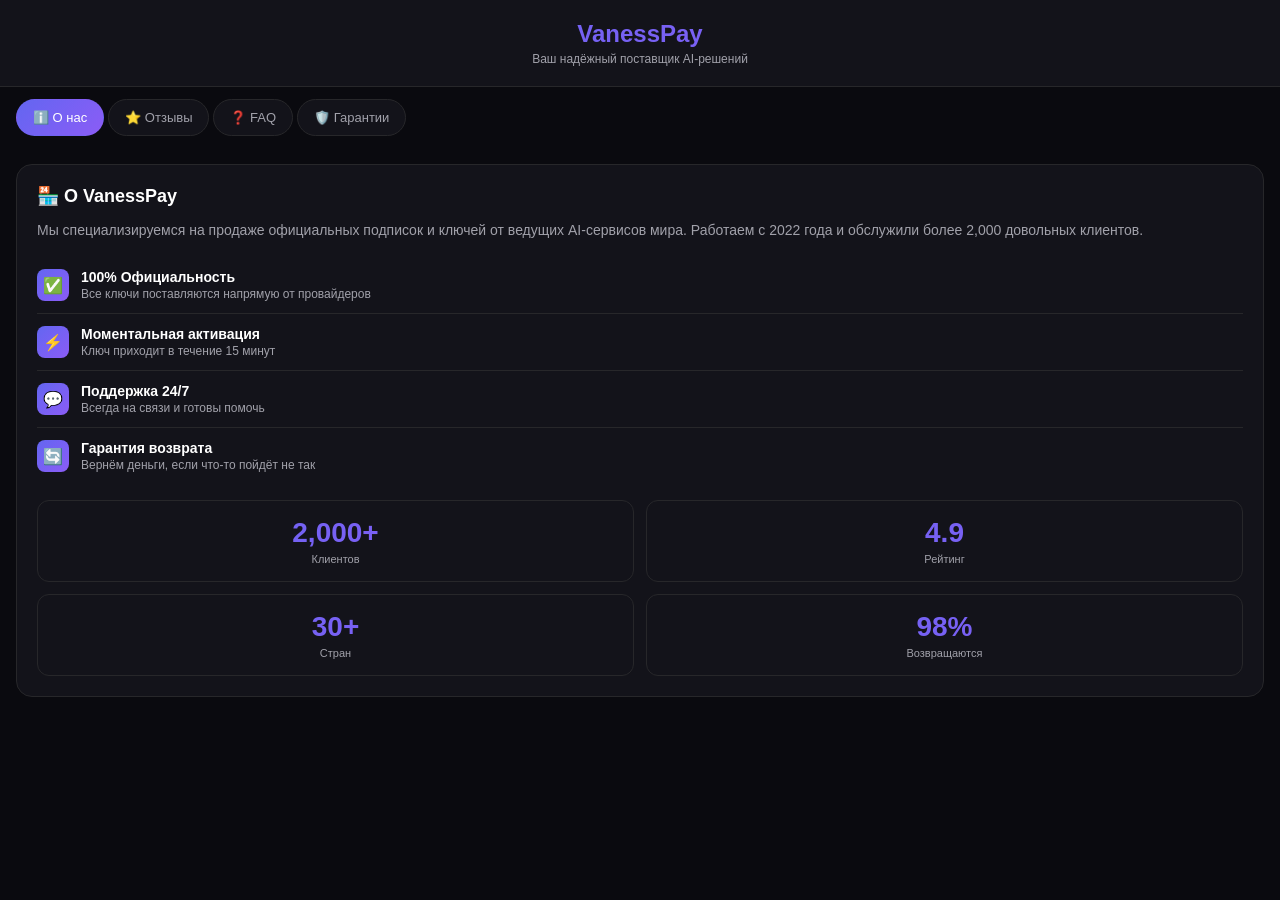
==== index.html @ c5038b1d "Move index.html to root for GitHub Pages" ====
<!doctype html>
<html lang="ru">
  <head>
    <meta charset="UTF-8" />
    <meta
      name="viewport"
      content="width=device-width, initial-scale=1.0, maximum-scale=1.0, user-scalable=no"
    />
    <title>VanessPay — AI решения</title>
    <script src="https://telegram.org/js/telegram-web-app.js"></script>
    <style>
      * {
        margin: 0;
        padding: 0;
        box-sizing: border-box;
      }

      :root {
        --bg-color: #0a0a0f;
        --card-bg: #13131a;
        --accent: #6366f1;
        --accent-hover: #818cf8;
        --text-primary: #ffffff;
        --text-secondary: #a1a1aa;
        --border: #27272a;
        --success: #22c55e;
        --gradient: linear-gradient(135deg, #6366f1 0%, #8b5cf6 100%);
      }

      body {
        font-family:
          -apple-system, BlinkMacSystemFont, "Segoe UI", Roboto, sans-serif;
        background: var(--bg-color);
        color: var(--text-primary);
        min-height: 100vh;
        padding-bottom: 80px;
      }

      /* Header */
      .header {
        background: var(--card-bg);
        padding: 20px;
        text-align: center;
        border-bottom: 1px solid var(--border);
        position: sticky;
        top: 0;
        z-index: 100;
      }

      .header-logo {
        font-size: 24px;
        font-weight: 700;
        background: var(--gradient);
        -webkit-background-clip: text;
        -webkit-text-fill-color: transparent;
        background-clip: text;
      }

      .header-subtitle {
        color: var(--text-secondary);
        font-size: 12px;
        margin-top: 4px;
      }

      /* Tabs */
      .tabs {
        display: flex;
        gap: 4px;
        padding: 12px 16px;
        overflow-x: auto;
        -webkit-overflow-scrolling: touch;
        scrollbar-width: none;
        background: var(--bg-color);
        position: sticky;
        top: 80px;
      }

      .tabs::-webkit-scrollbar {
        display: none;
      }

      .tab {
        padding: 10px 16px;
        border-radius: 20px;
        font-size: 13px;
        font-weight: 500;
        white-space: nowrap;
        cursor: pointer;
        transition: all 0.3s ease;
        background: var(--card-bg);
        color: var(--text-secondary);
        border: 1px solid var(--border);
        min-width: fit-content;
      }

      .tab.active {
        background: var(--gradient);
        color: white;
        border-color: transparent;
      }

      /* Content */
      .content {
        padding: 16px;
      }

      .tab-content {
        display: none;
        animation: fadeIn 0.3s ease;
      }

      .tab-content.active {
        display: block;
      }

      @keyframes fadeIn {
        from {
          opacity: 0;
          transform: translateY(10px);
        }
        to {
          opacity: 1;
          transform: translateY(0);
        }
      }

      /* Cards */
      .card {
        background: var(--card-bg);
        border-radius: 16px;
        padding: 20px;
        margin-bottom: 16px;
        border: 1px solid var(--border);
      }

      .card-title {
        font-size: 18px;
        font-weight: 600;
        margin-bottom: 12px;
        display: flex;
        align-items: center;
        gap: 8px;
      }

      .card-text {
        color: var(--text-secondary);
        font-size: 14px;
        line-height: 1.6;
      }

      /* Feature List */
      .feature-list {
        list-style: none;
        margin-top: 16px;
      }

      .feature-item {
        display: flex;
        align-items: flex-start;
        gap: 12px;
        padding: 12px 0;
        border-bottom: 1px solid var(--border);
      }

      .feature-item:last-child {
        border-bottom: none;
      }

      .feature-icon {
        width: 32px;
        height: 32px;
        border-radius: 8px;
        background: var(--gradient);
        display: flex;
        align-items: center;
        justify-content: center;
        font-size: 16px;
        flex-shrink: 0;
      }

      .feature-text h4 {
        font-size: 14px;
        font-weight: 600;
        margin-bottom: 2px;
      }

      .feature-text p {
        font-size: 12px;
        color: var(--text-secondary);
      }

      /* Stats */
      .stats-grid {
        display: grid;
        grid-template-columns: repeat(2, 1fr);
        gap: 12px;
        margin-top: 16px;
      }

      .stat-card {
        background: var(--card-bg);
        border-radius: 12px;
        padding: 16px;
        text-align: center;
        border: 1px solid var(--border);
      }

      .stat-value {
        font-size: 28px;
        font-weight: 700;
        background: var(--gradient);
        -webkit-background-clip: text;
        -webkit-text-fill-color: transparent;
        background-clip: text;
      }

      .stat-label {
        font-size: 11px;
        color: var(--text-secondary);
        margin-top: 4px;
      }

      /* Reviews */
      .review-card {
        background: var(--card-bg);
        border-radius: 16px;
        padding: 16px;
        margin-bottom: 12px;
        border: 1px solid var(--border);
      }

      .review-header {
        display: flex;
        justify-content: space-between;
        align-items: center;
        margin-bottom: 8px;
      }

      .review-author {
        font-weight: 600;
        font-size: 14px;
      }

      .review-stars {
        color: #fbbf24;
        font-size: 12px;
      }

      .review-text {
        font-size: 13px;
        color: var(--text-secondary);
        line-height: 1.5;
      }

      /* FAQ */
      .faq-item {
        background: var(--card-bg);
        border-radius: 12px;
        margin-bottom: 8px;
        border: 1px solid var(--border);
        overflow: hidden;
      }

      .faq-question {
        padding: 16px;
        font-weight: 600;
        font-size: 14px;
        cursor: pointer;
        display: flex;
        justify-content: space-between;
        align-items: center;
      }

      .faq-question::after {
        content: "+";
        font-size: 20px;
        color: var(--accent);
        transition: transform 0.3s;
      }

      .faq-item.open .faq-question::after {
        transform: rotate(45deg);
      }

      .faq-answer {
        padding: 0 16px;
        max-height: 0;
        overflow: hidden;
        transition: all 0.3s ease;
        font-size: 13px;
        color: var(--text-secondary);
        line-height: 1.6;
      }

      .faq-item.open .faq-answer {
        padding: 0 16px 16px;
        max-height: 500px;
      }

      /* Guarantees */
      .guarantee-item {
        display: flex;
        align-items: flex-start;
        gap: 12px;
        padding: 14px 0;
        border-bottom: 1px solid var(--border);
      }

      .guarantee-item:last-child {
        border-bottom: none;
      }

      .guarantee-check {
        width: 24px;
        height: 24px;
        background: var(--success);
        border-radius: 50%;
        display: flex;
        align-items: center;
        justify-content: center;
        font-size: 12px;
        flex-shrink: 0;
      }

      .guarantee-text {
        font-size: 13px;
        line-height: 1.5;
      }

      .guarantee-text strong {
        display: block;
        margin-bottom: 2px;
      }

      /* CTA Button */
      .cta-button {
        display: block;
        width: 100%;
        padding: 16px;
        background: var(--gradient);
        color: white;
        border: none;
        border-radius: 12px;
        font-size: 15px;
        font-weight: 600;
        cursor: pointer;
        text-align: center;
        text-decoration: none;
        margin-top: 20px;
      }

      /* Mobile adjustments */
      @media (max-width: 380px) {
        .stats-grid {
          grid-template-columns: 1fr;
        }
      }

      /* Loading animation */
      .skeleton {
        background: linear-gradient(
          90deg,
          var(--card-bg) 25%,
          var(--border) 50%,
          var(--card-bg) 75%
        );
        background-size: 200% 100%;
        animation: shimmer 1.5s infinite;
        border-radius: 8px;
        height: 100px;
      }

      @keyframes shimmer {
        0% {
          background-position: -200% 0;
        }
        100% {
          background-position: 200% 0;
        }
      }
    </style>
  </head>
  <body>
    <!-- Header -->
    <header class="header">
      <div class="header-logo">VanessPay</div>
      <div class="header-subtitle">Ваш надёжный поставщик AI-решений</div>
    </header>

    <!-- Tabs -->
    <nav class="tabs">
      <div class="tab active" data-tab="about">ℹ️ О нас</div>
      <div class="tab" data-tab="reviews">⭐ Отзывы</div>
      <div class="tab" data-tab="faq">❓ FAQ</div>
      <div class="tab" data-tab="guarantees">🛡️ Гарантии</div>
    </nav>

    <!-- Content -->
    <main class="content">
      <!-- О нас -->
      <div class="tab-content active" id="about">
        <div class="card">
          <div class="card-title">🏪 О VanessPay</div>
          <div class="card-text">
            Мы специализируемся на продаже официальных подписок и ключей от
            ведущих AI-сервисов мира. Работаем с 2022 года и обслужили более
            2,000 довольных клиентов.
          </div>

          <ul class="feature-list">
            <li class="feature-item">
              <div class="feature-icon">✅</div>
              <div class="feature-text">
                <h4>100% Официальность</h4>
                <p>Все ключи поставляются напрямую от провайдеров</p>
              </div>
            </li>
            <li class="feature-item">
              <div class="feature-icon">⚡</div>
              <div class="feature-text">
                <h4>Моментальная активация</h4>
                <p>Ключ приходит в течение 15 минут</p>
              </div>
            </li>
            <li class="feature-item">
              <div class="feature-icon">💬</div>
              <div class="feature-text">
                <h4>Поддержка 24/7</h4>
                <p>Всегда на связи и готовы помочь</p>
              </div>
            </li>
            <li class="feature-item">
              <div class="feature-icon">🔄</div>
              <div class="feature-text">
                <h4>Гарантия возврата</h4>
                <p>Вернём деньги, если что-то пойдёт не так</p>
              </div>
            </li>
          </ul>

          <div class="stats-grid">
            <div class="stat-card">
              <div class="stat-value">2,000+</div>
              <div class="stat-label">Клиентов</div>
            </div>
            <div class="stat-card">
              <div class="stat-value">4.9</div>
              <div class="stat-label">Рейтинг</div>
            </div>
            <div class="stat-card">
              <div class="stat-value">30+</div>
              <div class="stat-label">Стран</div>
            </div>
            <div class="stat-card">
              <div class="stat-value">98%</div>
              <div class="stat-label">Возвращаются</div>
            </div>
          </div>
        </div>
      </div>

      <!-- Отзывы -->
      <div class="tab-content" id="reviews">
        <div class="review-card">
          <div class="review-header">
            <span class="review-author">💬 Алексей М., Москва</span>
            <span class="review-stars">⭐⭐⭐⭐⭐</span>
          </div>
          <div class="review-text">
            «Заказывал ChatGPT Plus на месяц. Ключ пришёл за 10 минут, всё
            работает идеально. Рекомендую!»
          </div>
        </div>

        <div class="review-card">
          <div class="review-header">
            <span class="review-author">💬 Екатерина К., Киев</span>
            <span class="review-stars">⭐⭐⭐⭐⭐</span>
          </div>
          <div class="review-text">
            «Пользуюсь Midjourney через VanessPay уже полгода. Никаких проблем,
            цены адекватные, поддержка отвечает быстро.»
          </div>
        </div>

        <div class="review-card">
          <div class="review-header">
            <span class="review-author">💬 Дмитрий В., Алматы</span>
            <span class="review-stars">⭐⭐⭐⭐⭐</span>
          </div>
          <div class="review-text">
            «Получил Gemini Ultra + Veo. Всё официально, можно проверить в своём
            аккаунте Google. Супер сервис!»
          </div>
        </div>

        <div class="review-card">
          <div class="review-header">
            <span class="review-author">💬 Анна С., Минск</span>
            <span class="review-stars">⭐⭐⭐⭐⭐</span>
          </div>
          <div class="review-text">
            «Claude Pro — это просто космос! Спасибо команде за быструю
            активацию и адекватные цены.»
          </div>
        </div>

        <div class="review-card">
          <div class="review-header">
            <span class="review-author">💬 Максим Т., Ташкент</span>
            <span class="review-stars">⭐⭐⭐⭐⭐</span>
          </div>
          <div class="review-text">
            «Заказывал Sora 2 для своего проекта. Результат превзошёл ожидания.
            Профессиональный подход!»
          </div>
        </div>
      </div>

      <!-- FAQ -->
      <div class="tab-content" id="faq">
        <div class="faq-item">
          <div class="faq-question">Это официальные ключи?</div>
          <div class="faq-answer">
            Да, мы продаём только официальные подписки от компаний-разработчиков
            (OpenAI, Google, Anthropic и др.).
          </div>
        </div>

        <div class="faq-item">
          <div class="faq-question">Как быстро придёт ключ?</div>
          <div class="faq-answer">
            Обычно в течение 15 минут после подтверждения оплаты.
          </div>
        </div>

        <div class="faq-item">
          <div class="faq-question">Что если ключ не будет работать?</div>
          <div class="faq-answer">
            Гарантируем замену или полный возврат средств в течение 24 часов.
          </div>
        </div>

        <div class="faq-item">
          <div class="faq-question">Можно ли продлить подписку?</div>
          <div class="faq-answer">
            Да, просто напишите менеджеру за несколько дней до окончания срока.
          </div>
        </div>

        <div class="faq-item">
          <div class="faq-question">Как происходит оплата?</div>
          <div class="faq-answer">
            Оплата через безопасные каналы: криптовалюта, банковская карта,
            ЮMoney, СБП.
          </div>
        </div>

        <div class="faq-item">
          <div class="faq-question">Есть ли скидки?</div>
          <div class="faq-answer">
            Да! При заказе от 3 месяцев — скидка 10%. От 6 месяцев — 15%.
          </div>
        </div>

        <div class="faq-item">
          <div class="faq-question">Поддерживаете ли вы клиентов?</div>
          <div class="faq-answer">
            Да, поддержка работает 24/7 через Telegram.
          </div>
        </div>
      </div>

      <!-- Гарантии -->
      <div class="tab-content" id="guarantees">
        <div class="card">
          <div class="card-title">🛡️ Наши гарантии</div>

          <div class="guarantee-item">
            <div class="guarantee-check">✓</div>
            <div class="guarantee-text">
              <strong>Юридическая чистота</strong>
              Все операции официальны. Мы работаем в правовом поле.
            </div>
          </div>

          <div class="guarantee-item">
            <div class="guarantee-check">✓</div>
            <div class="guarantee-text">
              <strong>Оригинальные ключи</strong>
              Поставляем только официальные подписки от компаний-разработчиков.
            </div>
          </div>

          <div class="guarantee-item">
            <div class="guarantee-check">✓</div>
            <div class="guarantee-text">
              <strong>Конфиденциальность</strong>
              Ваши платёжные данные не хранятся на наших серверах.
            </div>
          </div>

          <div class="guarantee-item">
            <div class="guarantee-check">✓</div>
            <div class="guarantee-text">
              <strong>Гарантия работоспособности</strong>
              Если ключ не работает — заменим или вернём деньги.
            </div>
          </div>

          <div class="guarantee-item">
            <div class="guarantee-check">✓</div>
            <div class="guarantee-text">
              <strong>Поддержка при настройке</strong>
              Поможем активировать и настроить, если возникнут сложности.
            </div>
          </div>

          <div class="guarantee-item">
            <div class="guarantee-check">✓</div>
            <div class="guarantee-text">
              <strong>Прозрачное ценообразование</strong>
              Цены без скрытых плалатежей. Что видите — то платите.
            </div>
          </div>
        </div>
      </div>
    </main>

    <script>
      // Telegram Web App
      const tg = window.Telegram.WebApp;
      tg.ready();
      tg.expand();

      // Tabs functionality
      const tabs = document.querySelectorAll(".tab");
      const contents = document.querySelectorAll(".tab-content");

      tabs.forEach((tab) => {
        tab.addEventListener("click", () => {
          const targetId = tab.dataset.tab;

          // Update active tab
          tabs.forEach((t) => t.classList.remove("active"));
          tab.classList.add("active");

          // Update content
          contents.forEach((c) => c.classList.remove("active"));
          document.getElementById(targetId).classList.add("active");
        });
      });

      // FAQ accordion
      document.querySelectorAll(".faq-question").forEach((question) => {
        question.addEventListener("click", () => {
          const item = question.parentElement;
          item.classList.toggle("open");
        });
      });

      // Mark as fully loaded
      tg.ready();
    </script>
  </body>
</html>
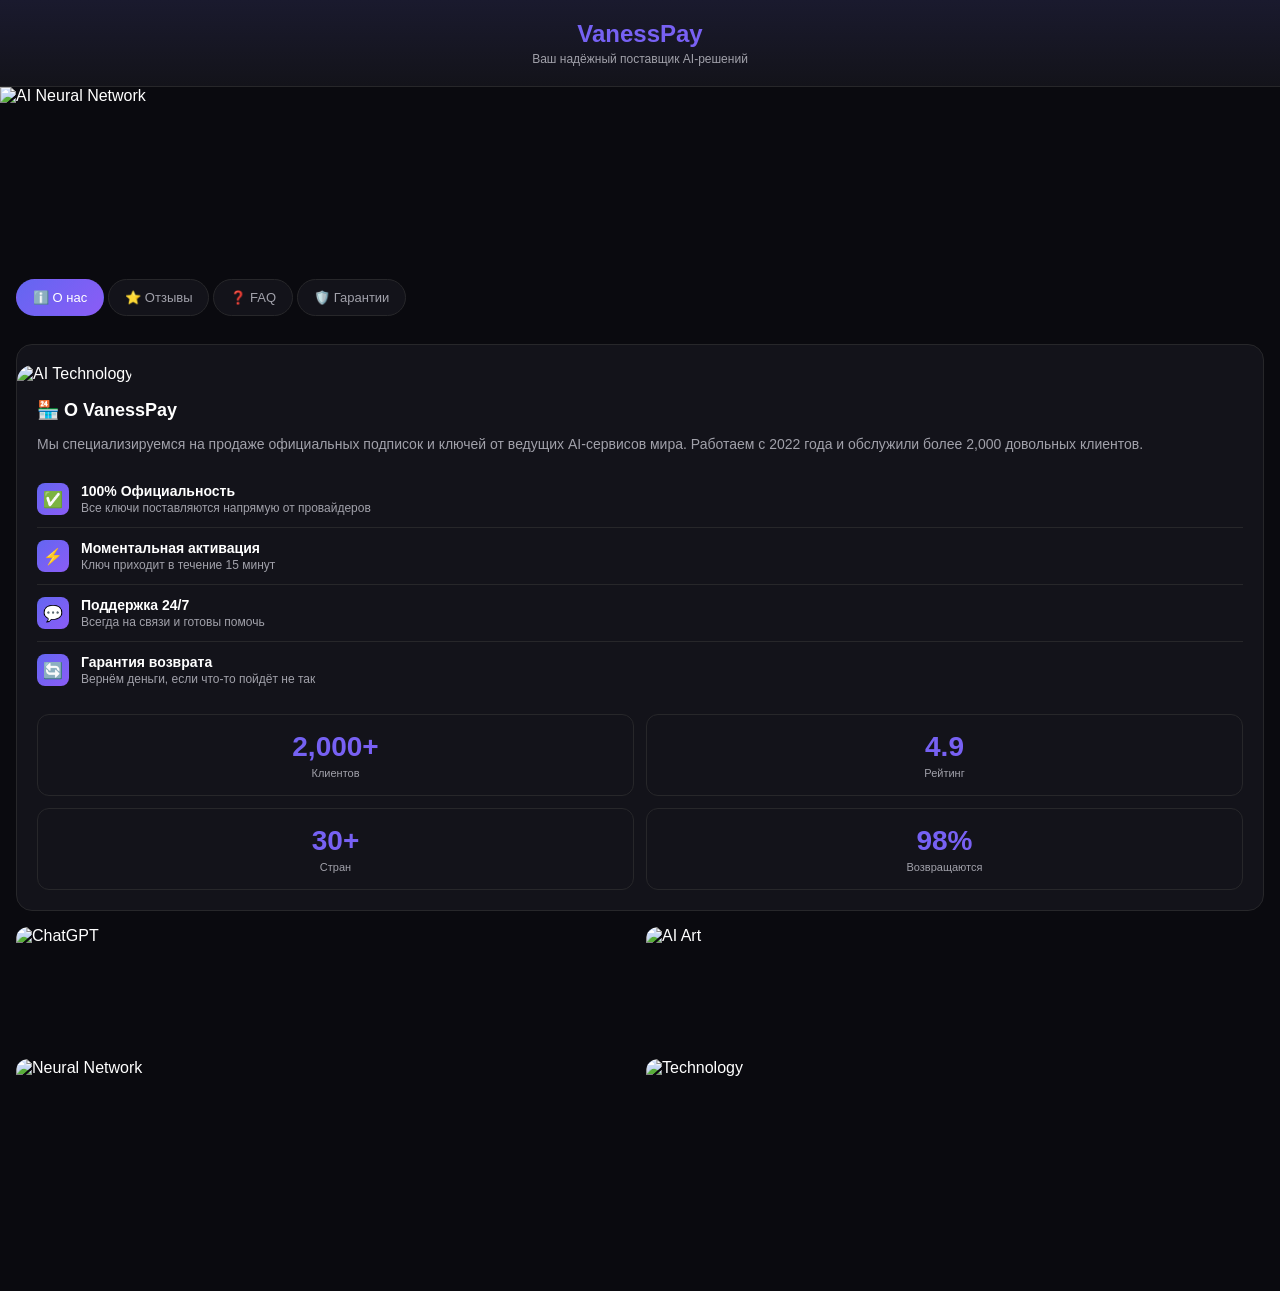
==== commit f1635308: "Add stock images to Mini App: hero image, AI photos, avatars, shields" ====
--- a/index.html
+++ b/index.html
@@ -1,666 +1,747 @@
-<!doctype html>
+<!DOCTYPE html>
 <html lang="ru">
-  <head>
-    <meta charset="UTF-8" />
-    <meta
-      name="viewport"
-      content="width=device-width, initial-scale=1.0, maximum-scale=1.0, user-scalable=no"
-    />
+<head>
+    <meta charset="UTF-8">
+    <meta name="viewport" content="width=device-width, initial-scale=1.0, maximum-scale=1.0, user-scalable=no">
     <title>VanessPay — AI решения</title>
     <script src="https://telegram.org/js/telegram-web-app.js"></script>
     <style>
-      * {
-        margin: 0;
-        padding: 0;
-        box-sizing: border-box;
-      }
-
-      :root {
-        --bg-color: #0a0a0f;
-        --card-bg: #13131a;
-        --accent: #6366f1;
-        --accent-hover: #818cf8;
-        --text-primary: #ffffff;
-        --text-secondary: #a1a1aa;
-        --border: #27272a;
-        --success: #22c55e;
-        --gradient: linear-gradient(135deg, #6366f1 0%, #8b5cf6 100%);
-      }
-
-      body {
-        font-family:
-          -apple-system, BlinkMacSystemFont, "Segoe UI", Roboto, sans-serif;
-        background: var(--bg-color);
-        color: var(--text-primary);
-        min-height: 100vh;
-        padding-bottom: 80px;
-      }
-
-      /* Header */
-      .header {
-        background: var(--card-bg);
-        padding: 20px;
-        text-align: center;
-        border-bottom: 1px solid var(--border);
-        position: sticky;
-        top: 0;
-        z-index: 100;
-      }
-
-      .header-logo {
-        font-size: 24px;
-        font-weight: 700;
-        background: var(--gradient);
-        -webkit-background-clip: text;
-        -webkit-text-fill-color: transparent;
-        background-clip: text;
-      }
-
-      .header-subtitle {
-        color: var(--text-secondary);
-        font-size: 12px;
-        margin-top: 4px;
-      }
-
-      /* Tabs */
-      .tabs {
-        display: flex;
-        gap: 4px;
-        padding: 12px 16px;
-        overflow-x: auto;
-        -webkit-overflow-scrolling: touch;
-        scrollbar-width: none;
-        background: var(--bg-color);
-        position: sticky;
-        top: 80px;
-      }
-
-      .tabs::-webkit-scrollbar {
-        display: none;
-      }
-
-      .tab {
-        padding: 10px 16px;
-        border-radius: 20px;
-        font-size: 13px;
-        font-weight: 500;
-        white-space: nowrap;
-        cursor: pointer;
-        transition: all 0.3s ease;
-        background: var(--card-bg);
-        color: var(--text-secondary);
-        border: 1px solid var(--border);
-        min-width: fit-content;
-      }
-
-      .tab.active {
-        background: var(--gradient);
-        color: white;
-        border-color: transparent;
-      }
-
-      /* Content */
-      .content {
-        padding: 16px;
-      }
-
-      .tab-content {
-        display: none;
-        animation: fadeIn 0.3s ease;
-      }
-
-      .tab-content.active {
-        display: block;
-      }
-
-      @keyframes fadeIn {
-        from {
-          opacity: 0;
-          transform: translateY(10px);
-        }
-        to {
-          opacity: 1;
-          transform: translateY(0);
-        }
-      }
-
-      /* Cards */
-      .card {
-        background: var(--card-bg);
-        border-radius: 16px;
-        padding: 20px;
-        margin-bottom: 16px;
-        border: 1px solid var(--border);
-      }
-
-      .card-title {
-        font-size: 18px;
-        font-weight: 600;
-        margin-bottom: 12px;
-        display: flex;
-        align-items: center;
-        gap: 8px;
-      }
-
-      .card-text {
-        color: var(--text-secondary);
-        font-size: 14px;
-        line-height: 1.6;
-      }
-
-      /* Feature List */
-      .feature-list {
-        list-style: none;
-        margin-top: 16px;
-      }
-
-      .feature-item {
-        display: flex;
-        align-items: flex-start;
-        gap: 12px;
-        padding: 12px 0;
-        border-bottom: 1px solid var(--border);
-      }
-
-      .feature-item:last-child {
-        border-bottom: none;
-      }
-
-      .feature-icon {
-        width: 32px;
-        height: 32px;
-        border-radius: 8px;
-        background: var(--gradient);
-        display: flex;
-        align-items: center;
-        justify-content: center;
-        font-size: 16px;
-        flex-shrink: 0;
-      }
-
-      .feature-text h4 {
-        font-size: 14px;
-        font-weight: 600;
-        margin-bottom: 2px;
-      }
-
-      .feature-text p {
-        font-size: 12px;
-        color: var(--text-secondary);
-      }
-
-      /* Stats */
-      .stats-grid {
-        display: grid;
-        grid-template-columns: repeat(2, 1fr);
-        gap: 12px;
-        margin-top: 16px;
-      }
-
-      .stat-card {
-        background: var(--card-bg);
-        border-radius: 12px;
-        padding: 16px;
-        text-align: center;
-        border: 1px solid var(--border);
-      }
-
-      .stat-value {
-        font-size: 28px;
-        font-weight: 700;
-        background: var(--gradient);
-        -webkit-background-clip: text;
-        -webkit-text-fill-color: transparent;
-        background-clip: text;
-      }
-
-      .stat-label {
-        font-size: 11px;
-        color: var(--text-secondary);
-        margin-top: 4px;
-      }
-
-      /* Reviews */
-      .review-card {
-        background: var(--card-bg);
-        border-radius: 16px;
-        padding: 16px;
-        margin-bottom: 12px;
-        border: 1px solid var(--border);
-      }
-
-      .review-header {
-        display: flex;
-        justify-content: space-between;
-        align-items: center;
-        margin-bottom: 8px;
-      }
-
-      .review-author {
-        font-weight: 600;
-        font-size: 14px;
-      }
-
-      .review-stars {
-        color: #fbbf24;
-        font-size: 12px;
-      }
-
-      .review-text {
-        font-size: 13px;
-        color: var(--text-secondary);
-        line-height: 1.5;
-      }
-
-      /* FAQ */
-      .faq-item {
-        background: var(--card-bg);
-        border-radius: 12px;
-        margin-bottom: 8px;
-        border: 1px solid var(--border);
-        overflow: hidden;
-      }
-
-      .faq-question {
-        padding: 16px;
-        font-weight: 600;
-        font-size: 14px;
-        cursor: pointer;
-        display: flex;
-        justify-content: space-between;
-        align-items: center;
-      }
-
-      .faq-question::after {
-        content: "+";
-        font-size: 20px;
-        color: var(--accent);
-        transition: transform 0.3s;
-      }
-
-      .faq-item.open .faq-question::after {
-        transform: rotate(45deg);
-      }
-
-      .faq-answer {
-        padding: 0 16px;
-        max-height: 0;
-        overflow: hidden;
-        transition: all 0.3s ease;
-        font-size: 13px;
-        color: var(--text-secondary);
-        line-height: 1.6;
-      }
-
-      .faq-item.open .faq-answer {
-        padding: 0 16px 16px;
-        max-height: 500px;
-      }
-
-      /* Guarantees */
-      .guarantee-item {
-        display: flex;
-        align-items: flex-start;
-        gap: 12px;
-        padding: 14px 0;
-        border-bottom: 1px solid var(--border);
-      }
-
-      .guarantee-item:last-child {
-        border-bottom: none;
-      }
-
-      .guarantee-check {
-        width: 24px;
-        height: 24px;
-        background: var(--success);
-        border-radius: 50%;
-        display: flex;
-        align-items: center;
-        justify-content: center;
-        font-size: 12px;
-        flex-shrink: 0;
-      }
-
-      .guarantee-text {
-        font-size: 13px;
-        line-height: 1.5;
-      }
-
-      .guarantee-text strong {
-        display: block;
-        margin-bottom: 2px;
-      }
-
-      /* CTA Button */
-      .cta-button {
-        display: block;
-        width: 100%;
-        padding: 16px;
-        background: var(--gradient);
-        color: white;
-        border: none;
-        border-radius: 12px;
-        font-size: 15px;
-        font-weight: 600;
-        cursor: pointer;
-        text-align: center;
-        text-decoration: none;
-        margin-top: 20px;
-      }
-
-      /* Mobile adjustments */
-      @media (max-width: 380px) {
+        * {
+            margin: 0;
+            padding: 0;
+            box-sizing: border-box;
+        }
+
+        :root {
+            --bg-color: #0a0a0f;
+            --card-bg: #13131a;
+            --accent: #6366f1;
+            --accent-hover: #818cf8;
+            --text-primary: #ffffff;
+            --text-secondary: #a1a1aa;
+            --border: #27272a;
+            --success: #22c55e;
+            --gradient: linear-gradient(135deg, #6366f1 0%, #8b5cf6 100%);
+        }
+
+        body {
+            font-family: -apple-system, BlinkMacSystemFont, 'Segoe UI', Roboto, sans-serif;
+            background: var(--bg-color);
+            color: var(--text-primary);
+            min-height: 100vh;
+            padding-bottom: 80px;
+        }
+
+        /* Header */
+        .header {
+            background: linear-gradient(180deg, #1a1a2e 0%, var(--card-bg) 100%);
+            padding: 20px;
+            text-align: center;
+            border-bottom: 1px solid var(--border);
+            position: sticky;
+            top: 0;
+            z-index: 100;
+        }
+
+        .header-logo {
+            font-size: 24px;
+            font-weight: 700;
+            background: var(--gradient);
+            -webkit-background-clip: text;
+            -webkit-text-fill-color: transparent;
+            background-clip: text;
+        }
+
+        .header-subtitle {
+            color: var(--text-secondary);
+            font-size: 12px;
+            margin-top: 4px;
+        }
+
+        /* Hero Image */
+        .hero-image {
+            width: 100%;
+            height: 180px;
+            object-fit: cover;
+            border-radius: 0;
+            display: block;
+        }
+
+        /* Tabs */
+        .tabs {
+            display: flex;
+            gap: 4px;
+            padding: 12px 16px;
+            overflow-x: auto;
+            -webkit-overflow-scrolling: touch;
+            scrollbar-width: none;
+            background: var(--bg-color);
+            position: sticky;
+            top: 80px;
+        }
+
+        .tabs::-webkit-scrollbar {
+            display: none;
+        }
+
+        .tab {
+            padding: 10px 16px;
+            border-radius: 20px;
+            font-size: 13px;
+            font-weight: 500;
+            white-space: nowrap;
+            cursor: pointer;
+            transition: all 0.3s ease;
+            background: var(--card-bg);
+            color: var(--text-secondary);
+            border: 1px solid var(--border);
+            min-width: fit-content;
+        }
+
+        .tab.active {
+            background: var(--gradient);
+            color: white;
+            border-color: transparent;
+        }
+
+        /* Content */
+        .content {
+            padding: 16px;
+        }
+
+        .tab-content {
+            display: none;
+            animation: fadeIn 0.3s ease;
+        }
+
+        .tab-content.active {
+            display: block;
+        }
+
+        @keyframes fadeIn {
+            from { opacity: 0; transform: translateY(10px); }
+            to { opacity: 1; transform: translateY(0); }
+        }
+
+        /* Cards */
+        .card {
+            background: var(--card-bg);
+            border-radius: 16px;
+            padding: 20px;
+            margin-bottom: 16px;
+            border: 1px solid var(--border);
+            overflow: hidden;
+        }
+
+        .card-image {
+            width: calc(100% + 40px);
+            margin: -20px -20px 16px -20px;
+            height: 160px;
+            object-fit: cover;
+            border-radius: 16px 16px 0 0;
+        }
+
+        .card-title {
+            font-size: 18px;
+            font-weight: 600;
+            margin-bottom: 12px;
+            display: flex;
+            align-items: center;
+            gap: 8px;
+        }
+
+        .card-text {
+            color: var(--text-secondary);
+            font-size: 14px;
+            line-height: 1.6;
+        }
+
+        /* Feature List */
+        .feature-list {
+            list-style: none;
+            margin-top: 16px;
+        }
+
+        .feature-item {
+            display: flex;
+            align-items: flex-start;
+            gap: 12px;
+            padding: 12px 0;
+            border-bottom: 1px solid var(--border);
+        }
+
+        .feature-item:last-child {
+            border-bottom: none;
+        }
+
+        .feature-icon {
+            width: 32px;
+            height: 32px;
+            border-radius: 8px;
+            background: var(--gradient);
+            display: flex;
+            align-items: center;
+            justify-content: center;
+            font-size: 16px;
+            flex-shrink: 0;
+        }
+
+        .feature-text h4 {
+            font-size: 14px;
+            font-weight: 600;
+            margin-bottom: 2px;
+        }
+
+        .feature-text p {
+            font-size: 12px;
+            color: var(--text-secondary);
+        }
+
+        /* Stats */
         .stats-grid {
-          grid-template-columns: 1fr;
-        }
-      }
-
-      /* Loading animation */
-      .skeleton {
-        background: linear-gradient(
-          90deg,
-          var(--card-bg) 25%,
-          var(--border) 50%,
-          var(--card-bg) 75%
-        );
-        background-size: 200% 100%;
-        animation: shimmer 1.5s infinite;
-        border-radius: 8px;
-        height: 100px;
-      }
-
-      @keyframes shimmer {
-        0% {
-          background-position: -200% 0;
-        }
-        100% {
-          background-position: 200% 0;
-        }
-      }
+            display: grid;
+            grid-template-columns: repeat(2, 1fr);
+            gap: 12px;
+            margin-top: 16px;
+        }
+
+        .stat-card {
+            background: var(--card-bg);
+            border-radius: 12px;
+            padding: 16px;
+            text-align: center;
+            border: 1px solid var(--border);
+        }
+
+        .stat-value {
+            font-size: 28px;
+            font-weight: 700;
+            background: var(--gradient);
+            -webkit-background-clip: text;
+            -webkit-text-fill-color: transparent;
+            background-clip: text;
+        }
+
+        .stat-label {
+            font-size: 11px;
+            color: var(--text-secondary);
+            margin-top: 4px;
+        }
+
+        /* Image Grid */
+        .image-grid {
+            display: grid;
+            grid-template-columns: repeat(2, 1fr);
+            gap: 12px;
+            margin: 16px 0;
+        }
+
+        .image-grid-item {
+            width: 100%;
+            height: 120px;
+            object-fit: cover;
+            border-radius: 12px;
+        }
+
+        /* Reviews */
+        .review-card {
+            background: var(--card-bg);
+            border-radius: 16px;
+            padding: 16px;
+            margin-bottom: 12px;
+            border: 1px solid var(--border);
+        }
+
+        .review-header {
+            display: flex;
+            align-items: center;
+            margin-bottom: 8px;
+        }
+
+        .review-avatar {
+            width: 40px;
+            height: 40px;
+            border-radius: 50%;
+            object-fit: cover;
+            margin-right: 12px;
+        }
+
+        .review-author {
+            font-weight: 600;
+            font-size: 14px;
+        }
+
+        .review-stars {
+            color: #fbbf24;
+            font-size: 12px;
+            margin-left: auto;
+        }
+
+        .review-text {
+            font-size: 13px;
+            color: var(--text-secondary);
+            line-height: 1.5;
+        }
+
+        /* FAQ */
+        .faq-item {
+            background: var(--card-bg);
+            border-radius: 12px;
+            margin-bottom: 8px;
+            border: 1px solid var(--border);
+            overflow: hidden;
+        }
+
+        .faq-question {
+            padding: 16px;
+            font-weight: 600;
+            font-size: 14px;
+            cursor: pointer;
+            display: flex;
+            justify-content: space-between;
+            align-items: center;
+        }
+
+        .faq-question::after {
+            content: '+';
+            font-size: 20px;
+            color: var(--accent);
+            transition: transform 0.3s;
+        }
+
+        .faq-item.open .faq-question::after {
+            transform: rotate(45deg);
+        }
+
+        .faq-answer {
+            padding: 0 16px;
+            max-height: 0;
+            overflow: hidden;
+            transition: all 0.3s ease;
+            font-size: 13px;
+            color: var(--text-secondary);
+            line-height: 1.6;
+        }
+
+        .faq-item.open .faq-answer {
+            padding: 0 16px 16px;
+            max-height: 500px;
+        }
+
+        /* Guarantees */
+        .guarantee-item {
+            display: flex;
+            align-items: flex-start;
+            gap: 12px;
+            padding: 14px 0;
+            border-bottom: 1px solid var(--border);
+        }
+
+        .guarantee-item:last-child {
+            border-bottom: none;
+        }
+
+        .guarantee-check {
+            width: 24px;
+            height: 24px;
+            background: var(--success);
+            border-radius: 50%;
+            display: flex;
+            align-items: center;
+            justify-content: center;
+            font-size: 12px;
+            flex-shrink: 0;
+        }
+
+        .guarantee-text {
+            font-size: 13px;
+            line-height: 1.5;
+        }
+
+        .guarantee-text strong {
+            display: block;
+            margin-bottom: 2px;
+        }
+
+        /* Guarantee Image */
+        .guarantee-image {
+            width: 100%;
+            height: 200px;
+            object-fit: cover;
+            border-radius: 12px;
+            margin: 16px 0;
+        }
+
+        /* FAQ Image */
+        .faq-image {
+            width: calc(100% + 40px);
+            margin: -20px -20px 16px -20px;
+            height: 140px;
+            object-fit: cover;
+            border-radius: 16px 16px 0 0;
+        }
+
+        /* Mobile adjustments */
+        @media (max-width: 380px) {
+            .stats-grid {
+                grid-template-columns: 1fr;
+            }
+        }
     </style>
-  </head>
-  <body>
+</head>
+<body>
     <!-- Header -->
     <header class="header">
-      <div class="header-logo">VanessPay</div>
-      <div class="header-subtitle">Ваш надёжный поставщик AI-решений</div>
+        <div class="header-logo">VanessPay</div>
+        <div class="header-subtitle">Ваш надёжный поставщик AI-решений</div>
     </header>
+
+    <!-- Hero Image -->
+    <img 
+        src="https://images.unsplash.com/photo-1677442136019-21780ecad995?w=800&q=80" 
+        alt="AI Neural Network" 
+        class="hero-image"
+    >
 
     <!-- Tabs -->
     <nav class="tabs">
-      <div class="tab active" data-tab="about">ℹ️ О нас</div>
-      <div class="tab" data-tab="reviews">⭐ Отзывы</div>
-      <div class="tab" data-tab="faq">❓ FAQ</div>
-      <div class="tab" data-tab="guarantees">🛡️ Гарантии</div>
+        <div class="tab active" data-tab="about">ℹ️ О нас</div>
+        <div class="tab" data-tab="reviews">⭐ Отзывы</div>
+        <div class="tab" data-tab="faq">❓ FAQ</div>
+        <div class="tab" data-tab="guarantees">🛡️ Гарантии</div>
     </nav>
 
     <!-- Content -->
     <main class="content">
-      <!-- О нас -->
-      <div class="tab-content active" id="about">
-        <div class="card">
-          <div class="card-title">🏪 О VanessPay</div>
-          <div class="card-text">
-            Мы специализируемся на продаже официальных подписок и ключей от
-            ведущих AI-сервисов мира. Работаем с 2022 года и обслужили более
-            2,000 довольных клиентов.
-          </div>
-
-          <ul class="feature-list">
-            <li class="feature-item">
-              <div class="feature-icon">✅</div>
-              <div class="feature-text">
-                <h4>100% Официальность</h4>
-                <p>Все ключи поставляются напрямую от провайдеров</p>
-              </div>
-            </li>
-            <li class="feature-item">
-              <div class="feature-icon">⚡</div>
-              <div class="feature-text">
-                <h4>Моментальная активация</h4>
-                <p>Ключ приходит в течение 15 минут</p>
-              </div>
-            </li>
-            <li class="feature-item">
-              <div class="feature-icon">💬</div>
-              <div class="feature-text">
-                <h4>Поддержка 24/7</h4>
-                <p>Всегда на связи и готовы помочь</p>
-              </div>
-            </li>
-            <li class="feature-item">
-              <div class="feature-icon">🔄</div>
-              <div class="feature-text">
-                <h4>Гарантия возврата</h4>
-                <p>Вернём деньги, если что-то пойдёт не так</p>
-              </div>
-            </li>
-          </ul>
-
-          <div class="stats-grid">
-            <div class="stat-card">
-              <div class="stat-value">2,000+</div>
-              <div class="stat-label">Клиентов</div>
-            </div>
-            <div class="stat-card">
-              <div class="stat-value">4.9</div>
-              <div class="stat-label">Рейтинг</div>
-            </div>
-            <div class="stat-card">
-              <div class="stat-value">30+</div>
-              <div class="stat-label">Стран</div>
-            </div>
-            <div class="stat-card">
-              <div class="stat-value">98%</div>
-              <div class="stat-label">Возвращаются</div>
-            </div>
-          </div>
+        <!-- О нас -->
+        <div class="tab-content active" id="about">
+            <div class="card">
+                <img 
+                    src="https://images.unsplash.com/photo-1620712943543-bcc4688e7485?w=600&q=80" 
+                    alt="AI Technology" 
+                    class="card-image"
+                >
+                <div class="card-title">🏪 О VanessPay</div>
+                <div class="card-text">
+                    Мы специализируемся на продаже официальных подписок и ключей от ведущих AI-сервисов мира. Работаем с 2022 года и обслужили более 2,000 довольных клиентов.
+                </div>
+
+                <ul class="feature-list">
+                    <li class="feature-item">
+                        <div class="feature-icon">✅</div>
+                        <div class="feature-text">
+                            <h4>100% Официальность</h4>
+                            <p>Все ключи поставляются напрямую от провайдеров</p>
+                        </div>
+                    </li>
+                    <li class="feature-item">
+                        <div class="feature-icon">⚡</div>
+                        <div class="feature-text">
+                            <h4>Моментальная активация</h4>
+                            <p>Ключ приходит в течение 15 минут</p>
+                        </div>
+                    </li>
+                    <li class="feature-item">
+                        <div class="feature-icon">💬</div>
+                        <div class="feature-text">
+                            <h4>Поддержка 24/7</h4>
+                            <p>Всегда на связи и готовы помочь</p>
+                        </div>
+                    </li>
+                    <li class="feature-item">
+                        <div class="feature-icon">🔄</div>
+                        <div class="feature-text">
+                            <h4>Гарантия возврата</h4>
+                            <p>Вернём деньги, если что-то пойдёт не так</p>
+                        </div>
+                    </li>
+                </ul>
+
+                <div class="stats-grid">
+                    <div class="stat-card">
+                        <div class="stat-value">2,000+</div>
+                        <div class="stat-label">Клиентов</div>
+                    </div>
+                    <div class="stat-card">
+                        <div class="stat-value">4.9</div>
+                        <div class="stat-label">Рейтинг</div>
+                    </div>
+                    <div class="stat-card">
+                        <div class="stat-value">30+</div>
+                        <div class="stat-label">Стран</div>
+                    </div>
+                    <div class="stat-card">
+                        <div class="stat-value">98%</div>
+                        <div class="stat-label">Возвращаются</div>
+                    </div>
+                </div>
+            </div>
+
+            <!-- AI Products Grid -->
+            <div class="image-grid">
+                <img 
+                    src="https://images.unsplash.com/photo-1677776094982-6a5a6d7e9e63?w=400&q=80" 
+                    alt="ChatGPT" 
+                    class="image-grid-item"
+                >
+                <img 
+                    src="https://images.unsplash.com/photo-1684391729462-63ef8c3f7f5a?w=400&q=80" 
+                    alt="AI Art" 
+                    class="image-grid-item"
+                >
+                <img 
+                    src="https://images.unsplash.com/photo-1620712943543-bcc4688e7485?w=400&q=80" 
+                    alt="Neural Network" 
+                    class="image-grid-item"
+                >
+                <img 
+                    src="https://images.unsplash.com/photo-1677442136019-21780ecad995?w=400&q=80" 
+                    alt="Technology" 
+                    class="image-grid-item"
+                >
+            </div>
         </div>
-      </div>
-
-      <!-- Отзывы -->
-      <div class="tab-content" id="reviews">
-        <div class="review-card">
-          <div class="review-header">
-            <span class="review-author">💬 Алексей М., Москва</span>
-            <span class="review-stars">⭐⭐⭐⭐⭐</span>
-          </div>
-          <div class="review-text">
-            «Заказывал ChatGPT Plus на месяц. Ключ пришёл за 10 минут, всё
-            работает идеально. Рекомендую!»
-          </div>
+
+        <!-- Отзывы -->
+        <div class="tab-content" id="reviews">
+            <div class="card">
+                <img 
+                    src="https://images.unsplash.com/photo-1553729459-efe14ef6055d?w=600&q=80" 
+                    alt="Happy Customers" 
+                    class="card-image"
+                >
+                <div class="card-title">⭐ Отзывы клиентов</div>
+            </div>
+
+            <div class="review-card">
+                <div class="review-header">
+                    <img 
+                        src="https://images.unsplash.com/photo-1507003211169-0a1dd7228f2d?w=100&q=80" 
+                        alt="Avatar" 
+                        class="review-avatar"
+                    >
+                    <span class="review-author">Алексей М., Москва</span>
+                    <span class="review-stars">⭐⭐⭐⭐⭐</span>
+                </div>
+                <div class="review-text">
+                    «Заказывал ChatGPT Plus на месяц. Ключ пришёл за 10 минут, всё работает идеально. Рекомендую!»
+                </div>
+            </div>
+
+            <div class="review-card">
+                <div class="review-header">
+                    <img 
+                        src="https://images.unsplash.com/photo-1494790108377-be9c29b29330?w=100&q=80" 
+                        alt="Avatar" 
+                        class="review-avatar"
+                    >
+                    <span class="review-author">Екатерина К., Киев</span>
+                    <span class="review-stars">⭐⭐⭐⭐⭐</span>
+                </div>
+                <div class="review-text">
+                    «Пользуюсь Midjourney через VanessPay уже полгода. Никаких проблем, цены адекватные, поддержка отвечает быстро.»
+                </div>
+            </div>
+
+            <div class="review-card">
+                <div class="review-header">
+                    <img 
+                        src="https://images.unsplash.com/photo-1500648767791-00dcc994a43e?w=100&q=80" 
+                        alt="Avatar" 
+                        class="review-avatar"
+                    >
+                    <span class="review-author">Дмитрий В., Алматы</span>
+                    <span class="review-stars">⭐⭐⭐⭐⭐</span>
+                </div>
+                <div class="review-text">
+                    «Получил Gemini Ultra + Veo. Всё официально, можно проверить в своём аккаунте Google. Супер сервис!»
+                </div>
+            </div>
+
+            <div class="review-card">
+                <div class="review-header">
+                    <img 
+                        src="https://images.unsplash.com/photo-1438761681033-6461ffad8d80?w=100&q=80" 
+                        alt="Avatar" 
+                        class="review-avatar"
+                    >
+                    <span class="review-author">Анна С., Минск</span>
+                    <span class="review-stars">⭐⭐⭐⭐⭐</span>
+                </div>
+                <div class="review-text">
+                    «Claude Pro — это просто космос! Спасибо команде за быструю активацию и адекватные цены.»
+                </div>
+            </div>
+
+            <div class="review-card">
+                <div class="review-header">
+                    <img 
+                        src="https://images.unsplash.com/photo-1472099645785-5658abf4ff4e?w=100&q=80" 
+                        alt="Avatar" 
+                        class="review-avatar"
+                    >
+                    <span class="review-author">Максим Т., Ташкент</span>
+                    <span class="review-stars">⭐⭐⭐⭐⭐</span>
+                </div>
+                <div class="review-text">
+                    «Заказывал Sora 2 для своего проекта. Результат превзошёл ожидания. Профессиональный подход!»
+                </div>
+            </div>
         </div>
 
-        <div class="review-card">
-          <div class="review-header">
-            <span class="review-author">💬 Екатерина К., Киев</span>
-            <span class="review-stars">⭐⭐⭐⭐⭐</span>
-          </div>
-          <div class="review-text">
-            «Пользуюсь Midjourney через VanessPay уже полгода. Никаких проблем,
-            цены адекватные, поддержка отвечает быстро.»
-          </div>
+        <!-- FAQ -->
+        <div class="tab-content" id="faq">
+            <div class="card">
+                <img 
+                    src="https://images.unsplash.com/photo-1535378917042-10a22c95931a?w=600&q=80" 
+                    alt="Questions" 
+                    class="faq-image"
+                >
+                <div class="card-title">❓ Частые вопросы</div>
+            </div>
+
+            <div class="faq-item">
+                <div class="faq-question">Это официальные ключи?</div>
+                <div class="faq-answer">
+                    Да, мы продаём только официальные подписки от компаний-разработчиков (OpenAI, Google, Anthropic и др.).
+                </div>
+            </div>
+
+            <div class="faq-item">
+                <div class="faq-question">Как быстро придёт ключ?</div>
+                <div class="faq-answer">
+                    Обычно в течение 15 минут после подтверждения оплаты.
+                </div>
+            </div>
+
+            <div class="faq-item">
+                <div class="faq-question">Что если ключ не будет работать?</div>
+                <div class="faq-answer">
+                    Гарантируем замену или полный возврат средств в течение 24 часов.
+                </div>
+            </div>
+
+            <div class="faq-item">
+                <div class="faq-question">Можно ли продлить подписку?</div>
+                <div class="faq-answer">
+                    Да, просто напишите менеджеру за несколько дней до окончания срока.
+                </div>
+            </div>
+
+            <div class="faq-item">
+                <div class="faq-question">Как происходит оплата?</div>
+                <div class="faq-answer">
+                    Оплата через безопасные каналы: криптовалюта, банковская карта, ЮMoney, СБП.
+                </div>
+            </div>
+
+            <div class="faq-item">
+                <div class="faq-question">Есть ли скидки?</div>
+                <div class="faq-answer">
+                    Да! При заказе от 3 месяцев — скидка 10%. От 6 месяцев — 15%.
+                </div>
+            </div>
+
+            <div class="faq-item">
+                <div class="faq-question">Поддерживаете ли вы клиентов?</div>
+                <div class="faq-answer">
+                    Да, поддержка работает 24/7 через Telegram.
+                </div>
+            </div>
         </div>
 
-        <div class="review-card">
-          <div class="review-header">
-            <span class="review-author">💬 Дмитрий В., Алматы</span>
-            <span class="review-stars">⭐⭐⭐⭐⭐</span>
-          </div>
-          <div class="review-text">
-            «Получил Gemini Ultra + Veo. Всё официально, можно проверить в своём
-            аккаунте Google. Супер сервис!»
-          </div>
+        <!-- Гарантии -->
+        <div class="tab-content" id="guarantees">
+            <div class="card">
+                <div class="card-title">🛡️ Наши гарантии</div>
+                <img 
+                    src="https://images.unsplash.com/photo-1563013544-824ae1b704d3?w=600&q=80" 
+                    alt="Security Shield" 
+                    class="guarantee-image"
+                >
+
+                <div class="guarantee-item">
+                    <div class="guarantee-check">✓</div>
+                    <div class="guarantee-text">
+                        <strong>Юридическая чистота</strong>
+                        Все операции официальны. Мы работаем в правовом поле.
+                    </div>
+                </div>
+
+                <div class="guarantee-item">
+                    <div class="guarantee-check">✓</div>
+                    <div class="guarantee-text">
+                        <strong>Оригинальные ключи</strong>
+                        Поставляем только официальные подписки от компаний-разработчиков.
+                    </div>
+                </div>
+
+                <div class="guarantee-item">
+                    <div class="guarantee-check">✓</div>
+                    <div class="guarantee-text">
+                        <strong>Конфиденциальность</strong>
+                        Ваши платёжные данные не хранятся на наших серверах.
+                    </div>
+                </div>
+
+                <div class="guarantee-item">
+                    <div class="guarantee-check">✓</div>
+                    <div class="guarantee-text">
+                        <strong>Гарантия работоспособности</strong>
+                        Если ключ не работает — заменим или вернём деньги.
+                    </div>
+                </div>
+
+                <div class="guarantee-item">
+                    <div class="guarantee-check">✓</div>
+                    <div class="guarantee-text">
+                        <strong>Поддержка при настройке</strong>
+                        Поможем активировать и настроить, если возникнут сложности.
+                    </div>
+                </div>
+
+                <div class="guarantee-item">
+                    <div class="guarantee-check">✓</div>
+                    <div class="guarantee-text">
+                        <strong>Прозрачное ценообразование</strong>
+                        Цены без скрытых платежей. Что видите — то платите.
+                    </div>
+                </div>
+            </div>
         </div>
-
-        <div class="review-card">
-          <div class="review-header">
-            <span class="review-author">💬 Анна С., Минск</span>
-            <span class="review-stars">⭐⭐⭐⭐⭐</span>
-          </div>
-          <div class="review-text">
-            «Claude Pro — это просто космос! Спасибо команде за быструю
-            активацию и адекватные цены.»
-          </div>
-        </div>
-
-        <div class="review-card">
-          <div class="review-header">
-            <span class="review-author">💬 Максим Т., Ташкент</span>
-            <span class="review-stars">⭐⭐⭐⭐⭐</span>
-          </div>
-          <div class="review-text">
-            «Заказывал Sora 2 для своего проекта. Результат превзошёл ожидания.
-            Профессиональный подход!»
-          </div>
-        </div>
-      </div>
-
-      <!-- FAQ -->
-      <div class="tab-content" id="faq">
-        <div class="faq-item">
-          <div class="faq-question">Это официальные ключи?</div>
-          <div class="faq-answer">
-            Да, мы продаём только официальные подписки от компаний-разработчиков
-            (OpenAI, Google, Anthropic и др.).
-          </div>
-        </div>
-
-        <div class="faq-item">
-          <div class="faq-question">Как быстро придёт ключ?</div>
-          <div class="faq-answer">
-            Обычно в течение 15 минут после подтверждения оплаты.
-          </div>
-        </div>
-
-        <div class="faq-item">
-          <div class="faq-question">Что если ключ не будет работать?</div>
-          <div class="faq-answer">
-            Гарантируем замену или полный возврат средств в течение 24 часов.
-          </div>
-        </div>
-
-        <div class="faq-item">
-          <div class="faq-question">Можно ли продлить подписку?</div>
-          <div class="faq-answer">
-            Да, просто напишите менеджеру за несколько дней до окончания срока.
-          </div>
-        </div>
-
-        <div class="faq-item">
-          <div class="faq-question">Как происходит оплата?</div>
-          <div class="faq-answer">
-            Оплата через безопасные каналы: криптовалюта, банковская карта,
-            ЮMoney, СБП.
-          </div>
-        </div>
-
-        <div class="faq-item">
-          <div class="faq-question">Есть ли скидки?</div>
-          <div class="faq-answer">
-            Да! При заказе от 3 месяцев — скидка 10%. От 6 месяцев — 15%.
-          </div>
-        </div>
-
-        <div class="faq-item">
-          <div class="faq-question">Поддерживаете ли вы клиентов?</div>
-          <div class="faq-answer">
-            Да, поддержка работает 24/7 через Telegram.
-          </div>
-        </div>
-      </div>
-
-      <!-- Гарантии -->
-      <div class="tab-content" id="guarantees">
-        <div class="card">
-          <div class="card-title">🛡️ Наши гарантии</div>
-
-          <div class="guarantee-item">
-            <div class="guarantee-check">✓</div>
-            <div class="guarantee-text">
-              <strong>Юридическая чистота</strong>
-              Все операции официальны. Мы работаем в правовом поле.
-            </div>
-          </div>
-
-          <div class="guarantee-item">
-            <div class="guarantee-check">✓</div>
-            <div class="guarantee-text">
-              <strong>Оригинальные ключи</strong>
-              Поставляем только официальные подписки от компаний-разработчиков.
-            </div>
-          </div>
-
-          <div class="guarantee-item">
-            <div class="guarantee-check">✓</div>
-            <div class="guarantee-text">
-              <strong>Конфиденциальность</strong>
-              Ваши платёжные данные не хранятся на наших серверах.
-            </div>
-          </div>
-
-          <div class="guarantee-item">
-            <div class="guarantee-check">✓</div>
-            <div class="guarantee-text">
-              <strong>Гарантия работоспособности</strong>
-              Если ключ не работает — заменим или вернём деньги.
-            </div>
-          </div>
-
-          <div class="guarantee-item">
-            <div class="guarantee-check">✓</div>
-            <div class="guarantee-text">
-              <strong>Поддержка при настройке</strong>
-              Поможем активировать и настроить, если возникнут сложности.
-            </div>
-          </div>
-
-          <div class="guarantee-item">
-            <div class="guarantee-check">✓</div>
-            <div class="guarantee-text">
-              <strong>Прозрачное ценообразование</strong>
-              Цены без скрытых плалатежей. Что видите — то платите.
-            </div>
-          </div>
-        </div>
-      </div>
     </main>
 
     <script>
-      // Telegram Web App
-      const tg = window.Telegram.WebApp;
-      tg.ready();
-      tg.expand();
-
-      // Tabs functionality
-      const tabs = document.querySelectorAll(".tab");
-      const contents = document.querySelectorAll(".tab-content");
-
-      tabs.forEach((tab) => {
-        tab.addEventListener("click", () => {
-          const targetId = tab.dataset.tab;
-
-          // Update active tab
-          tabs.forEach((t) => t.classList.remove("active"));
-          tab.classList.add("active");
-
-          // Update content
-          contents.forEach((c) => c.classList.remove("active"));
-          document.getElementById(targetId).classList.add("active");
+        // Telegram Web App
+        const tg = window.Telegram.WebApp;
+        tg.ready();
+        tg.expand();
+
+        // Tabs functionality
+        const tabs = document.querySelectorAll('.tab');
+        const contents = document.querySelectorAll('.tab-content');
+
+        tabs.forEach(tab => {
+            tab.addEventListener('click', () => {
+                const targetId = tab.dataset.tab;
+
+                tabs.forEach(t => t.classList.remove('active'));
+                tab.classList.add('active');
+
+                contents.forEach(c => c.classList.remove('active'));
+                document.getElementById(targetId).classList.add('active');
+            });
         });
-      });
-
-      // FAQ accordion
-      document.querySelectorAll(".faq-question").forEach((question) => {
-        question.addEventListener("click", () => {
-          const item = question.parentElement;
-          item.classList.toggle("open");
+
+        // FAQ accordion
+        document.querySelectorAll('.faq-question').forEach(question => {
+            question.addEventListener('click', () => {
+                const item = question.parentElement;
+                item.classList.toggle('open');
+            });
         });
-      });
-
-      // Mark as fully loaded
-      tg.ready();
+
+        tg.ready();
     </script>
-  </body>
+</body>
 </html>
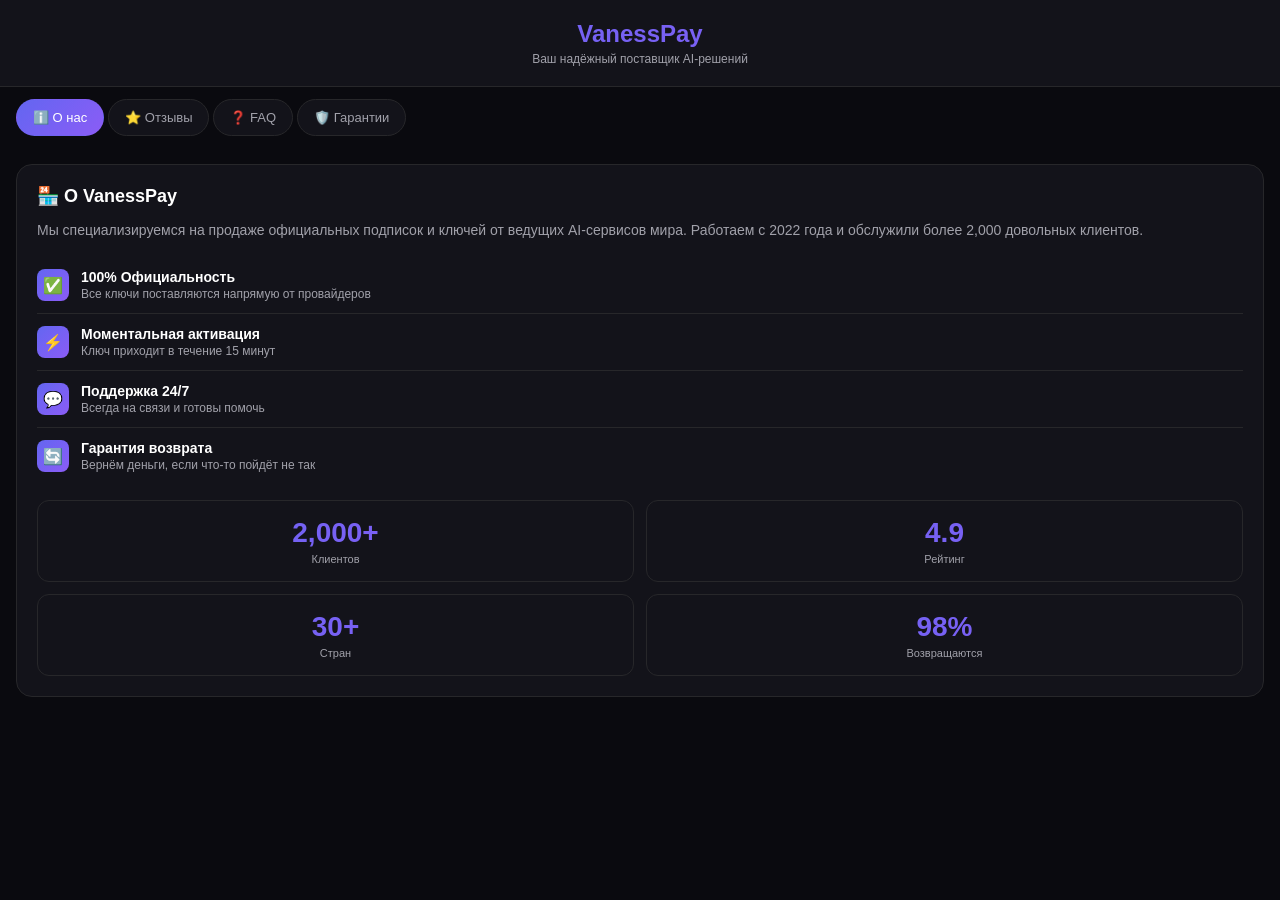
==== commit 127b754f: "Revert to working version (d418b00)" ====
--- a/index.html
+++ b/index.html
@@ -1,747 +1,666 @@
-<!DOCTYPE html>
+<!doctype html>
 <html lang="ru">
-<head>
-    <meta charset="UTF-8">
-    <meta name="viewport" content="width=device-width, initial-scale=1.0, maximum-scale=1.0, user-scalable=no">
+  <head>
+    <meta charset="UTF-8" />
+    <meta
+      name="viewport"
+      content="width=device-width, initial-scale=1.0, maximum-scale=1.0, user-scalable=no"
+    />
     <title>VanessPay — AI решения</title>
     <script src="https://telegram.org/js/telegram-web-app.js"></script>
     <style>
-        * {
-            margin: 0;
-            padding: 0;
-            box-sizing: border-box;
+      * {
+        margin: 0;
+        padding: 0;
+        box-sizing: border-box;
+      }
+
+      :root {
+        --bg-color: #0a0a0f;
+        --card-bg: #13131a;
+        --accent: #6366f1;
+        --accent-hover: #818cf8;
+        --text-primary: #ffffff;
+        --text-secondary: #a1a1aa;
+        --border: #27272a;
+        --success: #22c55e;
+        --gradient: linear-gradient(135deg, #6366f1 0%, #8b5cf6 100%);
+      }
+
+      body {
+        font-family:
+          -apple-system, BlinkMacSystemFont, "Segoe UI", Roboto, sans-serif;
+        background: var(--bg-color);
+        color: var(--text-primary);
+        min-height: 100vh;
+        padding-bottom: 80px;
+      }
+
+      /* Header */
+      .header {
+        background: var(--card-bg);
+        padding: 20px;
+        text-align: center;
+        border-bottom: 1px solid var(--border);
+        position: sticky;
+        top: 0;
+        z-index: 100;
+      }
+
+      .header-logo {
+        font-size: 24px;
+        font-weight: 700;
+        background: var(--gradient);
+        -webkit-background-clip: text;
+        -webkit-text-fill-color: transparent;
+        background-clip: text;
+      }
+
+      .header-subtitle {
+        color: var(--text-secondary);
+        font-size: 12px;
+        margin-top: 4px;
+      }
+
+      /* Tabs */
+      .tabs {
+        display: flex;
+        gap: 4px;
+        padding: 12px 16px;
+        overflow-x: auto;
+        -webkit-overflow-scrolling: touch;
+        scrollbar-width: none;
+        background: var(--bg-color);
+        position: sticky;
+        top: 80px;
+      }
+
+      .tabs::-webkit-scrollbar {
+        display: none;
+      }
+
+      .tab {
+        padding: 10px 16px;
+        border-radius: 20px;
+        font-size: 13px;
+        font-weight: 500;
+        white-space: nowrap;
+        cursor: pointer;
+        transition: all 0.3s ease;
+        background: var(--card-bg);
+        color: var(--text-secondary);
+        border: 1px solid var(--border);
+        min-width: fit-content;
+      }
+
+      .tab.active {
+        background: var(--gradient);
+        color: white;
+        border-color: transparent;
+      }
+
+      /* Content */
+      .content {
+        padding: 16px;
+      }
+
+      .tab-content {
+        display: none;
+        animation: fadeIn 0.3s ease;
+      }
+
+      .tab-content.active {
+        display: block;
+      }
+
+      @keyframes fadeIn {
+        from {
+          opacity: 0;
+          transform: translateY(10px);
         }
-
-        :root {
-            --bg-color: #0a0a0f;
-            --card-bg: #13131a;
-            --accent: #6366f1;
-            --accent-hover: #818cf8;
-            --text-primary: #ffffff;
-            --text-secondary: #a1a1aa;
-            --border: #27272a;
-            --success: #22c55e;
-            --gradient: linear-gradient(135deg, #6366f1 0%, #8b5cf6 100%);
+        to {
+          opacity: 1;
+          transform: translateY(0);
         }
-
-        body {
-            font-family: -apple-system, BlinkMacSystemFont, 'Segoe UI', Roboto, sans-serif;
-            background: var(--bg-color);
-            color: var(--text-primary);
-            min-height: 100vh;
-            padding-bottom: 80px;
+      }
+
+      /* Cards */
+      .card {
+        background: var(--card-bg);
+        border-radius: 16px;
+        padding: 20px;
+        margin-bottom: 16px;
+        border: 1px solid var(--border);
+      }
+
+      .card-title {
+        font-size: 18px;
+        font-weight: 600;
+        margin-bottom: 12px;
+        display: flex;
+        align-items: center;
+        gap: 8px;
+      }
+
+      .card-text {
+        color: var(--text-secondary);
+        font-size: 14px;
+        line-height: 1.6;
+      }
+
+      /* Feature List */
+      .feature-list {
+        list-style: none;
+        margin-top: 16px;
+      }
+
+      .feature-item {
+        display: flex;
+        align-items: flex-start;
+        gap: 12px;
+        padding: 12px 0;
+        border-bottom: 1px solid var(--border);
+      }
+
+      .feature-item:last-child {
+        border-bottom: none;
+      }
+
+      .feature-icon {
+        width: 32px;
+        height: 32px;
+        border-radius: 8px;
+        background: var(--gradient);
+        display: flex;
+        align-items: center;
+        justify-content: center;
+        font-size: 16px;
+        flex-shrink: 0;
+      }
+
+      .feature-text h4 {
+        font-size: 14px;
+        font-weight: 600;
+        margin-bottom: 2px;
+      }
+
+      .feature-text p {
+        font-size: 12px;
+        color: var(--text-secondary);
+      }
+
+      /* Stats */
+      .stats-grid {
+        display: grid;
+        grid-template-columns: repeat(2, 1fr);
+        gap: 12px;
+        margin-top: 16px;
+      }
+
+      .stat-card {
+        background: var(--card-bg);
+        border-radius: 12px;
+        padding: 16px;
+        text-align: center;
+        border: 1px solid var(--border);
+      }
+
+      .stat-value {
+        font-size: 28px;
+        font-weight: 700;
+        background: var(--gradient);
+        -webkit-background-clip: text;
+        -webkit-text-fill-color: transparent;
+        background-clip: text;
+      }
+
+      .stat-label {
+        font-size: 11px;
+        color: var(--text-secondary);
+        margin-top: 4px;
+      }
+
+      /* Reviews */
+      .review-card {
+        background: var(--card-bg);
+        border-radius: 16px;
+        padding: 16px;
+        margin-bottom: 12px;
+        border: 1px solid var(--border);
+      }
+
+      .review-header {
+        display: flex;
+        justify-content: space-between;
+        align-items: center;
+        margin-bottom: 8px;
+      }
+
+      .review-author {
+        font-weight: 600;
+        font-size: 14px;
+      }
+
+      .review-stars {
+        color: #fbbf24;
+        font-size: 12px;
+      }
+
+      .review-text {
+        font-size: 13px;
+        color: var(--text-secondary);
+        line-height: 1.5;
+      }
+
+      /* FAQ */
+      .faq-item {
+        background: var(--card-bg);
+        border-radius: 12px;
+        margin-bottom: 8px;
+        border: 1px solid var(--border);
+        overflow: hidden;
+      }
+
+      .faq-question {
+        padding: 16px;
+        font-weight: 600;
+        font-size: 14px;
+        cursor: pointer;
+        display: flex;
+        justify-content: space-between;
+        align-items: center;
+      }
+
+      .faq-question::after {
+        content: "+";
+        font-size: 20px;
+        color: var(--accent);
+        transition: transform 0.3s;
+      }
+
+      .faq-item.open .faq-question::after {
+        transform: rotate(45deg);
+      }
+
+      .faq-answer {
+        padding: 0 16px;
+        max-height: 0;
+        overflow: hidden;
+        transition: all 0.3s ease;
+        font-size: 13px;
+        color: var(--text-secondary);
+        line-height: 1.6;
+      }
+
+      .faq-item.open .faq-answer {
+        padding: 0 16px 16px;
+        max-height: 500px;
+      }
+
+      /* Guarantees */
+      .guarantee-item {
+        display: flex;
+        align-items: flex-start;
+        gap: 12px;
+        padding: 14px 0;
+        border-bottom: 1px solid var(--border);
+      }
+
+      .guarantee-item:last-child {
+        border-bottom: none;
+      }
+
+      .guarantee-check {
+        width: 24px;
+        height: 24px;
+        background: var(--success);
+        border-radius: 50%;
+        display: flex;
+        align-items: center;
+        justify-content: center;
+        font-size: 12px;
+        flex-shrink: 0;
+      }
+
+      .guarantee-text {
+        font-size: 13px;
+        line-height: 1.5;
+      }
+
+      .guarantee-text strong {
+        display: block;
+        margin-bottom: 2px;
+      }
+
+      /* CTA Button */
+      .cta-button {
+        display: block;
+        width: 100%;
+        padding: 16px;
+        background: var(--gradient);
+        color: white;
+        border: none;
+        border-radius: 12px;
+        font-size: 15px;
+        font-weight: 600;
+        cursor: pointer;
+        text-align: center;
+        text-decoration: none;
+        margin-top: 20px;
+      }
+
+      /* Mobile adjustments */
+      @media (max-width: 380px) {
+        .stats-grid {
+          grid-template-columns: 1fr;
         }
-
-        /* Header */
-        .header {
-            background: linear-gradient(180deg, #1a1a2e 0%, var(--card-bg) 100%);
-            padding: 20px;
-            text-align: center;
-            border-bottom: 1px solid var(--border);
-            position: sticky;
-            top: 0;
-            z-index: 100;
+      }
+
+      /* Loading animation */
+      .skeleton {
+        background: linear-gradient(
+          90deg,
+          var(--card-bg) 25%,
+          var(--border) 50%,
+          var(--card-bg) 75%
+        );
+        background-size: 200% 100%;
+        animation: shimmer 1.5s infinite;
+        border-radius: 8px;
+        height: 100px;
+      }
+
+      @keyframes shimmer {
+        0% {
+          background-position: -200% 0;
         }
-
-        .header-logo {
-            font-size: 24px;
-            font-weight: 700;
-            background: var(--gradient);
-            -webkit-background-clip: text;
-            -webkit-text-fill-color: transparent;
-            background-clip: text;
+        100% {
+          background-position: 200% 0;
         }
-
-        .header-subtitle {
-            color: var(--text-secondary);
-            font-size: 12px;
-            margin-top: 4px;
-        }
-
-        /* Hero Image */
-        .hero-image {
-            width: 100%;
-            height: 180px;
-            object-fit: cover;
-            border-radius: 0;
-            display: block;
-        }
-
-        /* Tabs */
-        .tabs {
-            display: flex;
-            gap: 4px;
-            padding: 12px 16px;
-            overflow-x: auto;
-            -webkit-overflow-scrolling: touch;
-            scrollbar-width: none;
-            background: var(--bg-color);
-            position: sticky;
-            top: 80px;
-        }
-
-        .tabs::-webkit-scrollbar {
-            display: none;
-        }
-
-        .tab {
-            padding: 10px 16px;
-            border-radius: 20px;
-            font-size: 13px;
-            font-weight: 500;
-            white-space: nowrap;
-            cursor: pointer;
-            transition: all 0.3s ease;
-            background: var(--card-bg);
-            color: var(--text-secondary);
-            border: 1px solid var(--border);
-            min-width: fit-content;
-        }
-
-        .tab.active {
-            background: var(--gradient);
-            color: white;
-            border-color: transparent;
-        }
-
-        /* Content */
-        .content {
-            padding: 16px;
-        }
-
-        .tab-content {
-            display: none;
-            animation: fadeIn 0.3s ease;
-        }
-
-        .tab-content.active {
-            display: block;
-        }
-
-        @keyframes fadeIn {
-            from { opacity: 0; transform: translateY(10px); }
-            to { opacity: 1; transform: translateY(0); }
-        }
-
-        /* Cards */
-        .card {
-            background: var(--card-bg);
-            border-radius: 16px;
-            padding: 20px;
-            margin-bottom: 16px;
-            border: 1px solid var(--border);
-            overflow: hidden;
-        }
-
-        .card-image {
-            width: calc(100% + 40px);
-            margin: -20px -20px 16px -20px;
-            height: 160px;
-            object-fit: cover;
-            border-radius: 16px 16px 0 0;
-        }
-
-        .card-title {
-            font-size: 18px;
-            font-weight: 600;
-            margin-bottom: 12px;
-            display: flex;
-            align-items: center;
-            gap: 8px;
-        }
-
-        .card-text {
-            color: var(--text-secondary);
-            font-size: 14px;
-            line-height: 1.6;
-        }
-
-        /* Feature List */
-        .feature-list {
-            list-style: none;
-            margin-top: 16px;
-        }
-
-        .feature-item {
-            display: flex;
-            align-items: flex-start;
-            gap: 12px;
-            padding: 12px 0;
-            border-bottom: 1px solid var(--border);
-        }
-
-        .feature-item:last-child {
-            border-bottom: none;
-        }
-
-        .feature-icon {
-            width: 32px;
-            height: 32px;
-            border-radius: 8px;
-            background: var(--gradient);
-            display: flex;
-            align-items: center;
-            justify-content: center;
-            font-size: 16px;
-            flex-shrink: 0;
-        }
-
-        .feature-text h4 {
-            font-size: 14px;
-            font-weight: 600;
-            margin-bottom: 2px;
-        }
-
-        .feature-text p {
-            font-size: 12px;
-            color: var(--text-secondary);
-        }
-
-        /* Stats */
-        .stats-grid {
-            display: grid;
-            grid-template-columns: repeat(2, 1fr);
-            gap: 12px;
-            margin-top: 16px;
-        }
-
-        .stat-card {
-            background: var(--card-bg);
-            border-radius: 12px;
-            padding: 16px;
-            text-align: center;
-            border: 1px solid var(--border);
-        }
-
-        .stat-value {
-            font-size: 28px;
-            font-weight: 700;
-            background: var(--gradient);
-            -webkit-background-clip: text;
-            -webkit-text-fill-color: transparent;
-            background-clip: text;
-        }
-
-        .stat-label {
-            font-size: 11px;
-            color: var(--text-secondary);
-            margin-top: 4px;
-        }
-
-        /* Image Grid */
-        .image-grid {
-            display: grid;
-            grid-template-columns: repeat(2, 1fr);
-            gap: 12px;
-            margin: 16px 0;
-        }
-
-        .image-grid-item {
-            width: 100%;
-            height: 120px;
-            object-fit: cover;
-            border-radius: 12px;
-        }
-
-        /* Reviews */
-        .review-card {
-            background: var(--card-bg);
-            border-radius: 16px;
-            padding: 16px;
-            margin-bottom: 12px;
-            border: 1px solid var(--border);
-        }
-
-        .review-header {
-            display: flex;
-            align-items: center;
-            margin-bottom: 8px;
-        }
-
-        .review-avatar {
-            width: 40px;
-            height: 40px;
-            border-radius: 50%;
-            object-fit: cover;
-            margin-right: 12px;
-        }
-
-        .review-author {
-            font-weight: 600;
-            font-size: 14px;
-        }
-
-        .review-stars {
-            color: #fbbf24;
-            font-size: 12px;
-            margin-left: auto;
-        }
-
-        .review-text {
-            font-size: 13px;
-            color: var(--text-secondary);
-            line-height: 1.5;
-        }
-
-        /* FAQ */
-        .faq-item {
-            background: var(--card-bg);
-            border-radius: 12px;
-            margin-bottom: 8px;
-            border: 1px solid var(--border);
-            overflow: hidden;
-        }
-
-        .faq-question {
-            padding: 16px;
-            font-weight: 600;
-            font-size: 14px;
-            cursor: pointer;
-            display: flex;
-            justify-content: space-between;
-            align-items: center;
-        }
-
-        .faq-question::after {
-            content: '+';
-            font-size: 20px;
-            color: var(--accent);
-            transition: transform 0.3s;
-        }
-
-        .faq-item.open .faq-question::after {
-            transform: rotate(45deg);
-        }
-
-        .faq-answer {
-            padding: 0 16px;
-            max-height: 0;
-            overflow: hidden;
-            transition: all 0.3s ease;
-            font-size: 13px;
-            color: var(--text-secondary);
-            line-height: 1.6;
-        }
-
-        .faq-item.open .faq-answer {
-            padding: 0 16px 16px;
-            max-height: 500px;
-        }
-
-        /* Guarantees */
-        .guarantee-item {
-            display: flex;
-            align-items: flex-start;
-            gap: 12px;
-            padding: 14px 0;
-            border-bottom: 1px solid var(--border);
-        }
-
-        .guarantee-item:last-child {
-            border-bottom: none;
-        }
-
-        .guarantee-check {
-            width: 24px;
-            height: 24px;
-            background: var(--success);
-            border-radius: 50%;
-            display: flex;
-            align-items: center;
-            justify-content: center;
-            font-size: 12px;
-            flex-shrink: 0;
-        }
-
-        .guarantee-text {
-            font-size: 13px;
-            line-height: 1.5;
-        }
-
-        .guarantee-text strong {
-            display: block;
-            margin-bottom: 2px;
-        }
-
-        /* Guarantee Image */
-        .guarantee-image {
-            width: 100%;
-            height: 200px;
-            object-fit: cover;
-            border-radius: 12px;
-            margin: 16px 0;
-        }
-
-        /* FAQ Image */
-        .faq-image {
-            width: calc(100% + 40px);
-            margin: -20px -20px 16px -20px;
-            height: 140px;
-            object-fit: cover;
-            border-radius: 16px 16px 0 0;
-        }
-
-        /* Mobile adjustments */
-        @media (max-width: 380px) {
-            .stats-grid {
-                grid-template-columns: 1fr;
-            }
-        }
+      }
     </style>
-</head>
-<body>
+  </head>
+  <body>
     <!-- Header -->
     <header class="header">
-        <div class="header-logo">VanessPay</div>
-        <div class="header-subtitle">Ваш надёжный поставщик AI-решений</div>
+      <div class="header-logo">VanessPay</div>
+      <div class="header-subtitle">Ваш надёжный поставщик AI-решений</div>
     </header>
-
-    <!-- Hero Image -->
-    <img 
-        src="https://images.unsplash.com/photo-1677442136019-21780ecad995?w=800&q=80" 
-        alt="AI Neural Network" 
-        class="hero-image"
-    >
 
     <!-- Tabs -->
     <nav class="tabs">
-        <div class="tab active" data-tab="about">ℹ️ О нас</div>
-        <div class="tab" data-tab="reviews">⭐ Отзывы</div>
-        <div class="tab" data-tab="faq">❓ FAQ</div>
-        <div class="tab" data-tab="guarantees">🛡️ Гарантии</div>
+      <div class="tab active" data-tab="about">ℹ️ О нас</div>
+      <div class="tab" data-tab="reviews">⭐ Отзывы</div>
+      <div class="tab" data-tab="faq">❓ FAQ</div>
+      <div class="tab" data-tab="guarantees">🛡️ Гарантии</div>
     </nav>
 
     <!-- Content -->
     <main class="content">
-        <!-- О нас -->
-        <div class="tab-content active" id="about">
-            <div class="card">
-                <img 
-                    src="https://images.unsplash.com/photo-1620712943543-bcc4688e7485?w=600&q=80" 
-                    alt="AI Technology" 
-                    class="card-image"
-                >
-                <div class="card-title">🏪 О VanessPay</div>
-                <div class="card-text">
-                    Мы специализируемся на продаже официальных подписок и ключей от ведущих AI-сервисов мира. Работаем с 2022 года и обслужили более 2,000 довольных клиентов.
-                </div>
-
-                <ul class="feature-list">
-                    <li class="feature-item">
-                        <div class="feature-icon">✅</div>
-                        <div class="feature-text">
-                            <h4>100% Официальность</h4>
-                            <p>Все ключи поставляются напрямую от провайдеров</p>
-                        </div>
-                    </li>
-                    <li class="feature-item">
-                        <div class="feature-icon">⚡</div>
-                        <div class="feature-text">
-                            <h4>Моментальная активация</h4>
-                            <p>Ключ приходит в течение 15 минут</p>
-                        </div>
-                    </li>
-                    <li class="feature-item">
-                        <div class="feature-icon">💬</div>
-                        <div class="feature-text">
-                            <h4>Поддержка 24/7</h4>
-                            <p>Всегда на связи и готовы помочь</p>
-                        </div>
-                    </li>
-                    <li class="feature-item">
-                        <div class="feature-icon">🔄</div>
-                        <div class="feature-text">
-                            <h4>Гарантия возврата</h4>
-                            <p>Вернём деньги, если что-то пойдёт не так</p>
-                        </div>
-                    </li>
-                </ul>
-
-                <div class="stats-grid">
-                    <div class="stat-card">
-                        <div class="stat-value">2,000+</div>
-                        <div class="stat-label">Клиентов</div>
-                    </div>
-                    <div class="stat-card">
-                        <div class="stat-value">4.9</div>
-                        <div class="stat-label">Рейтинг</div>
-                    </div>
-                    <div class="stat-card">
-                        <div class="stat-value">30+</div>
-                        <div class="stat-label">Стран</div>
-                    </div>
-                    <div class="stat-card">
-                        <div class="stat-value">98%</div>
-                        <div class="stat-label">Возвращаются</div>
-                    </div>
-                </div>
-            </div>
-
-            <!-- AI Products Grid -->
-            <div class="image-grid">
-                <img 
-                    src="https://images.unsplash.com/photo-1677776094982-6a5a6d7e9e63?w=400&q=80" 
-                    alt="ChatGPT" 
-                    class="image-grid-item"
-                >
-                <img 
-                    src="https://images.unsplash.com/photo-1684391729462-63ef8c3f7f5a?w=400&q=80" 
-                    alt="AI Art" 
-                    class="image-grid-item"
-                >
-                <img 
-                    src="https://images.unsplash.com/photo-1620712943543-bcc4688e7485?w=400&q=80" 
-                    alt="Neural Network" 
-                    class="image-grid-item"
-                >
-                <img 
-                    src="https://images.unsplash.com/photo-1677442136019-21780ecad995?w=400&q=80" 
-                    alt="Technology" 
-                    class="image-grid-item"
-                >
-            </div>
-        </div>
-
-        <!-- Отзывы -->
-        <div class="tab-content" id="reviews">
-            <div class="card">
-                <img 
-                    src="https://images.unsplash.com/photo-1553729459-efe14ef6055d?w=600&q=80" 
-                    alt="Happy Customers" 
-                    class="card-image"
-                >
-                <div class="card-title">⭐ Отзывы клиентов</div>
-            </div>
-
-            <div class="review-card">
-                <div class="review-header">
-                    <img 
-                        src="https://images.unsplash.com/photo-1507003211169-0a1dd7228f2d?w=100&q=80" 
-                        alt="Avatar" 
-                        class="review-avatar"
-                    >
-                    <span class="review-author">Алексей М., Москва</span>
-                    <span class="review-stars">⭐⭐⭐⭐⭐</span>
-                </div>
-                <div class="review-text">
-                    «Заказывал ChatGPT Plus на месяц. Ключ пришёл за 10 минут, всё работает идеально. Рекомендую!»
-                </div>
-            </div>
-
-            <div class="review-card">
-                <div class="review-header">
-                    <img 
-                        src="https://images.unsplash.com/photo-1494790108377-be9c29b29330?w=100&q=80" 
-                        alt="Avatar" 
-                        class="review-avatar"
-                    >
-                    <span class="review-author">Екатерина К., Киев</span>
-                    <span class="review-stars">⭐⭐⭐⭐⭐</span>
-                </div>
-                <div class="review-text">
-                    «Пользуюсь Midjourney через VanessPay уже полгода. Никаких проблем, цены адекватные, поддержка отвечает быстро.»
-                </div>
-            </div>
-
-            <div class="review-card">
-                <div class="review-header">
-                    <img 
-                        src="https://images.unsplash.com/photo-1500648767791-00dcc994a43e?w=100&q=80" 
-                        alt="Avatar" 
-                        class="review-avatar"
-                    >
-                    <span class="review-author">Дмитрий В., Алматы</span>
-                    <span class="review-stars">⭐⭐⭐⭐⭐</span>
-                </div>
-                <div class="review-text">
-                    «Получил Gemini Ultra + Veo. Всё официально, можно проверить в своём аккаунте Google. Супер сервис!»
-                </div>
-            </div>
-
-            <div class="review-card">
-                <div class="review-header">
-                    <img 
-                        src="https://images.unsplash.com/photo-1438761681033-6461ffad8d80?w=100&q=80" 
-                        alt="Avatar" 
-                        class="review-avatar"
-                    >
-                    <span class="review-author">Анна С., Минск</span>
-                    <span class="review-stars">⭐⭐⭐⭐⭐</span>
-                </div>
-                <div class="review-text">
-                    «Claude Pro — это просто космос! Спасибо команде за быструю активацию и адекватные цены.»
-                </div>
-            </div>
-
-            <div class="review-card">
-                <div class="review-header">
-                    <img 
-                        src="https://images.unsplash.com/photo-1472099645785-5658abf4ff4e?w=100&q=80" 
-                        alt="Avatar" 
-                        class="review-avatar"
-                    >
-                    <span class="review-author">Максим Т., Ташкент</span>
-                    <span class="review-stars">⭐⭐⭐⭐⭐</span>
-                </div>
-                <div class="review-text">
-                    «Заказывал Sora 2 для своего проекта. Результат превзошёл ожидания. Профессиональный подход!»
-                </div>
-            </div>
-        </div>
-
-        <!-- FAQ -->
-        <div class="tab-content" id="faq">
-            <div class="card">
-                <img 
-                    src="https://images.unsplash.com/photo-1535378917042-10a22c95931a?w=600&q=80" 
-                    alt="Questions" 
-                    class="faq-image"
-                >
-                <div class="card-title">❓ Частые вопросы</div>
-            </div>
-
-            <div class="faq-item">
-                <div class="faq-question">Это официальные ключи?</div>
-                <div class="faq-answer">
-                    Да, мы продаём только официальные подписки от компаний-разработчиков (OpenAI, Google, Anthropic и др.).
-                </div>
-            </div>
-
-            <div class="faq-item">
-                <div class="faq-question">Как быстро придёт ключ?</div>
-                <div class="faq-answer">
-                    Обычно в течение 15 минут после подтверждения оплаты.
-                </div>
-            </div>
-
-            <div class="faq-item">
-                <div class="faq-question">Что если ключ не будет работать?</div>
-                <div class="faq-answer">
-                    Гарантируем замену или полный возврат средств в течение 24 часов.
-                </div>
-            </div>
-
-            <div class="faq-item">
-                <div class="faq-question">Можно ли продлить подписку?</div>
-                <div class="faq-answer">
-                    Да, просто напишите менеджеру за несколько дней до окончания срока.
-                </div>
-            </div>
-
-            <div class="faq-item">
-                <div class="faq-question">Как происходит оплата?</div>
-                <div class="faq-answer">
-                    Оплата через безопасные каналы: криптовалюта, банковская карта, ЮMoney, СБП.
-                </div>
-            </div>
-
-            <div class="faq-item">
-                <div class="faq-question">Есть ли скидки?</div>
-                <div class="faq-answer">
-                    Да! При заказе от 3 месяцев — скидка 10%. От 6 месяцев — 15%.
-                </div>
-            </div>
-
-            <div class="faq-item">
-                <div class="faq-question">Поддерживаете ли вы клиентов?</div>
-                <div class="faq-answer">
-                    Да, поддержка работает 24/7 через Telegram.
-                </div>
-            </div>
-        </div>
-
-        <!-- Гарантии -->
-        <div class="tab-content" id="guarantees">
-            <div class="card">
-                <div class="card-title">🛡️ Наши гарантии</div>
-                <img 
-                    src="https://images.unsplash.com/photo-1563013544-824ae1b704d3?w=600&q=80" 
-                    alt="Security Shield" 
-                    class="guarantee-image"
-                >
-
-                <div class="guarantee-item">
-                    <div class="guarantee-check">✓</div>
-                    <div class="guarantee-text">
-                        <strong>Юридическая чистота</strong>
-                        Все операции официальны. Мы работаем в правовом поле.
-                    </div>
-                </div>
-
-                <div class="guarantee-item">
-                    <div class="guarantee-check">✓</div>
-                    <div class="guarantee-text">
-                        <strong>Оригинальные ключи</strong>
-                        Поставляем только официальные подписки от компаний-разработчиков.
-                    </div>
-                </div>
-
-                <div class="guarantee-item">
-                    <div class="guarantee-check">✓</div>
-                    <div class="guarantee-text">
-                        <strong>Конфиденциальность</strong>
-                        Ваши платёжные данные не хранятся на наших серверах.
-                    </div>
-                </div>
-
-                <div class="guarantee-item">
-                    <div class="guarantee-check">✓</div>
-                    <div class="guarantee-text">
-                        <strong>Гарантия работоспособности</strong>
-                        Если ключ не работает — заменим или вернём деньги.
-                    </div>
-                </div>
-
-                <div class="guarantee-item">
-                    <div class="guarantee-check">✓</div>
-                    <div class="guarantee-text">
-                        <strong>Поддержка при настройке</strong>
-                        Поможем активировать и настроить, если возникнут сложности.
-                    </div>
-                </div>
-
-                <div class="guarantee-item">
-                    <div class="guarantee-check">✓</div>
-                    <div class="guarantee-text">
-                        <strong>Прозрачное ценообразование</strong>
-                        Цены без скрытых платежей. Что видите — то платите.
-                    </div>
-                </div>
-            </div>
-        </div>
+      <!-- О нас -->
+      <div class="tab-content active" id="about">
+        <div class="card">
+          <div class="card-title">🏪 О VanessPay</div>
+          <div class="card-text">
+            Мы специализируемся на продаже официальных подписок и ключей от
+            ведущих AI-сервисов мира. Работаем с 2022 года и обслужили более
+            2,000 довольных клиентов.
+          </div>
+
+          <ul class="feature-list">
+            <li class="feature-item">
+              <div class="feature-icon">✅</div>
+              <div class="feature-text">
+                <h4>100% Официальность</h4>
+                <p>Все ключи поставляются напрямую от провайдеров</p>
+              </div>
+            </li>
+            <li class="feature-item">
+              <div class="feature-icon">⚡</div>
+              <div class="feature-text">
+                <h4>Моментальная активация</h4>
+                <p>Ключ приходит в течение 15 минут</p>
+              </div>
+            </li>
+            <li class="feature-item">
+              <div class="feature-icon">💬</div>
+              <div class="feature-text">
+                <h4>Поддержка 24/7</h4>
+                <p>Всегда на связи и готовы помочь</p>
+              </div>
+            </li>
+            <li class="feature-item">
+              <div class="feature-icon">🔄</div>
+              <div class="feature-text">
+                <h4>Гарантия возврата</h4>
+                <p>Вернём деньги, если что-то пойдёт не так</p>
+              </div>
+            </li>
+          </ul>
+
+          <div class="stats-grid">
+            <div class="stat-card">
+              <div class="stat-value">2,000+</div>
+              <div class="stat-label">Клиентов</div>
+            </div>
+            <div class="stat-card">
+              <div class="stat-value">4.9</div>
+              <div class="stat-label">Рейтинг</div>
+            </div>
+            <div class="stat-card">
+              <div class="stat-value">30+</div>
+              <div class="stat-label">Стран</div>
+            </div>
+            <div class="stat-card">
+              <div class="stat-value">98%</div>
+              <div class="stat-label">Возвращаются</div>
+            </div>
+          </div>
+        </div>
+      </div>
+
+      <!-- Отзывы -->
+      <div class="tab-content" id="reviews">
+        <div class="review-card">
+          <div class="review-header">
+            <span class="review-author">💬 Алексей М., Москва</span>
+            <span class="review-stars">⭐⭐⭐⭐⭐</span>
+          </div>
+          <div class="review-text">
+            «Заказывал ChatGPT Plus на месяц. Ключ пришёл за 10 минут, всё
+            работает идеально. Рекомендую!»
+          </div>
+        </div>
+
+        <div class="review-card">
+          <div class="review-header">
+            <span class="review-author">💬 Екатерина К., Киев</span>
+            <span class="review-stars">⭐⭐⭐⭐⭐</span>
+          </div>
+          <div class="review-text">
+            «Пользуюсь Midjourney через VanessPay уже полгода. Никаких проблем,
+            цены адекватные, поддержка отвечает быстро.»
+          </div>
+        </div>
+
+        <div class="review-card">
+          <div class="review-header">
+            <span class="review-author">💬 Дмитрий В., Алматы</span>
+            <span class="review-stars">⭐⭐⭐⭐⭐</span>
+          </div>
+          <div class="review-text">
+            «Получил Gemini Ultra + Veo. Всё официально, можно проверить в своём
+            аккаунте Google. Супер сервис!»
+          </div>
+        </div>
+
+        <div class="review-card">
+          <div class="review-header">
+            <span class="review-author">💬 Анна С., Минск</span>
+            <span class="review-stars">⭐⭐⭐⭐⭐</span>
+          </div>
+          <div class="review-text">
+            «Claude Pro — это просто космос! Спасибо команде за быструю
+            активацию и адекватные цены.»
+          </div>
+        </div>
+
+        <div class="review-card">
+          <div class="review-header">
+            <span class="review-author">💬 Максим Т., Ташкент</span>
+            <span class="review-stars">⭐⭐⭐⭐⭐</span>
+          </div>
+          <div class="review-text">
+            «Заказывал Sora 2 для своего проекта. Результат превзошёл ожидания.
+            Профессиональный подход!»
+          </div>
+        </div>
+      </div>
+
+      <!-- FAQ -->
+      <div class="tab-content" id="faq">
+        <div class="faq-item">
+          <div class="faq-question">Это официальные ключи?</div>
+          <div class="faq-answer">
+            Да, мы продаём только официальные подписки от компаний-разработчиков
+            (OpenAI, Google, Anthropic и др.).
+          </div>
+        </div>
+
+        <div class="faq-item">
+          <div class="faq-question">Как быстро придёт ключ?</div>
+          <div class="faq-answer">
+            Обычно в течение 15 минут после подтверждения оплаты.
+          </div>
+        </div>
+
+        <div class="faq-item">
+          <div class="faq-question">Что если ключ не будет работать?</div>
+          <div class="faq-answer">
+            Гарантируем замену или полный возврат средств в течение 24 часов.
+          </div>
+        </div>
+
+        <div class="faq-item">
+          <div class="faq-question">Можно ли продлить подписку?</div>
+          <div class="faq-answer">
+            Да, просто напишите менеджеру за несколько дней до окончания срока.
+          </div>
+        </div>
+
+        <div class="faq-item">
+          <div class="faq-question">Как происходит оплата?</div>
+          <div class="faq-answer">
+            Оплата через безопасные каналы: криптовалюта, банковская карта,
+            ЮMoney, СБП.
+          </div>
+        </div>
+
+        <div class="faq-item">
+          <div class="faq-question">Есть ли скидки?</div>
+          <div class="faq-answer">
+            Да! При заказе от 3 месяцев — скидка 10%. От 6 месяцев — 15%.
+          </div>
+        </div>
+
+        <div class="faq-item">
+          <div class="faq-question">Поддерживаете ли вы клиентов?</div>
+          <div class="faq-answer">
+            Да, поддержка работает 24/7 через Telegram.
+          </div>
+        </div>
+      </div>
+
+      <!-- Гарантии -->
+      <div class="tab-content" id="guarantees">
+        <div class="card">
+          <div class="card-title">🛡️ Наши гарантии</div>
+
+          <div class="guarantee-item">
+            <div class="guarantee-check">✓</div>
+            <div class="guarantee-text">
+              <strong>Юридическая чистота</strong>
+              Все операции официальны. Мы работаем в правовом поле.
+            </div>
+          </div>
+
+          <div class="guarantee-item">
+            <div class="guarantee-check">✓</div>
+            <div class="guarantee-text">
+              <strong>Оригинальные ключи</strong>
+              Поставляем только официальные подписки от компаний-разработчиков.
+            </div>
+          </div>
+
+          <div class="guarantee-item">
+            <div class="guarantee-check">✓</div>
+            <div class="guarantee-text">
+              <strong>Конфиденциальность</strong>
+              Ваши платёжные данные не хранятся на наших серверах.
+            </div>
+          </div>
+
+          <div class="guarantee-item">
+            <div class="guarantee-check">✓</div>
+            <div class="guarantee-text">
+              <strong>Гарантия работоспособности</strong>
+              Если ключ не работает — заменим или вернём деньги.
+            </div>
+          </div>
+
+          <div class="guarantee-item">
+            <div class="guarantee-check">✓</div>
+            <div class="guarantee-text">
+              <strong>Поддержка при настройке</strong>
+              Поможем активировать и настроить, если возникнут сложности.
+            </div>
+          </div>
+
+          <div class="guarantee-item">
+            <div class="guarantee-check">✓</div>
+            <div class="guarantee-text">
+              <strong>Прозрачное ценообразование</strong>
+              Цены без скрытых плалатежей. Что видите — то платите.
+            </div>
+          </div>
+        </div>
+      </div>
     </main>
 
     <script>
-        // Telegram Web App
-        const tg = window.Telegram.WebApp;
-        tg.ready();
-        tg.expand();
-
-        // Tabs functionality
-        const tabs = document.querySelectorAll('.tab');
-        const contents = document.querySelectorAll('.tab-content');
-
-        tabs.forEach(tab => {
-            tab.addEventListener('click', () => {
-                const targetId = tab.dataset.tab;
-
-                tabs.forEach(t => t.classList.remove('active'));
-                tab.classList.add('active');
-
-                contents.forEach(c => c.classList.remove('active'));
-                document.getElementById(targetId).classList.add('active');
-            });
+      // Telegram Web App
+      const tg = window.Telegram.WebApp;
+      tg.ready();
+      tg.expand();
+
+      // Tabs functionality
+      const tabs = document.querySelectorAll(".tab");
+      const contents = document.querySelectorAll(".tab-content");
+
+      tabs.forEach((tab) => {
+        tab.addEventListener("click", () => {
+          const targetId = tab.dataset.tab;
+
+          // Update active tab
+          tabs.forEach((t) => t.classList.remove("active"));
+          tab.classList.add("active");
+
+          // Update content
+          contents.forEach((c) => c.classList.remove("active"));
+          document.getElementById(targetId).classList.add("active");
         });
-
-        // FAQ accordion
-        document.querySelectorAll('.faq-question').forEach(question => {
-            question.addEventListener('click', () => {
-                const item = question.parentElement;
-                item.classList.toggle('open');
-            });
+      });
+
+      // FAQ accordion
+      document.querySelectorAll(".faq-question").forEach((question) => {
+        question.addEventListener("click", () => {
+          const item = question.parentElement;
+          item.classList.toggle("open");
         });
-
-        tg.ready();
+      });
+
+      // Mark as fully loaded
+      tg.ready();
     </script>
-</body>
+  </body>
 </html>
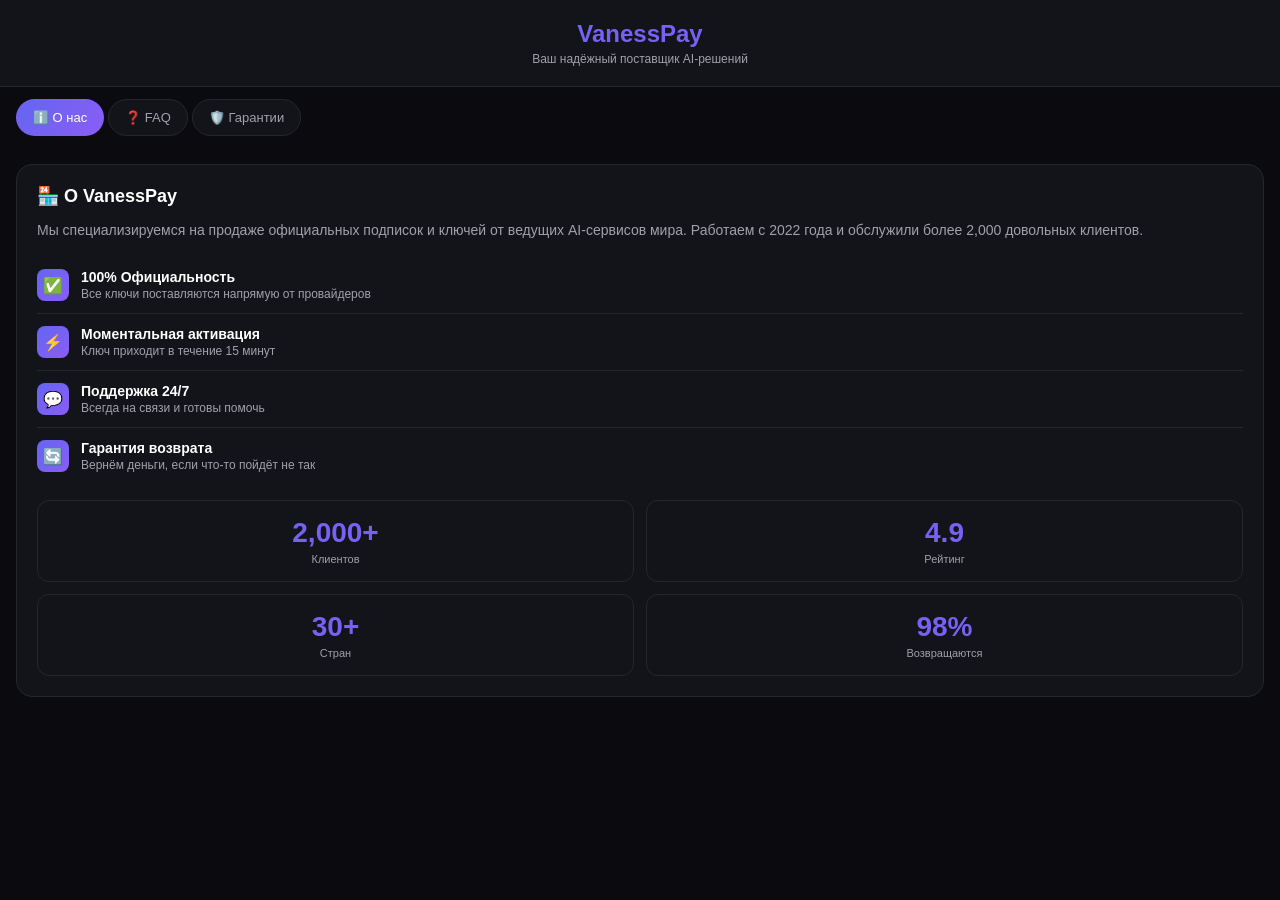
==== commit eced911d: "Fixes: remove dividers, remove reviews, fix product cards, 5 min activation, add logo, direct paymen" ====
--- a/index.html
+++ b/index.html
@@ -390,7 +390,6 @@
     <!-- Tabs -->
     <nav class="tabs">
       <div class="tab active" data-tab="about">ℹ️ О нас</div>
-      <div class="tab" data-tab="reviews">⭐ Отзывы</div>
       <div class="tab" data-tab="faq">❓ FAQ</div>
       <div class="tab" data-tab="guarantees">🛡️ Гарантии</div>
     </nav>
@@ -459,64 +458,6 @@
         </div>
       </div>
 
-      <!-- Отзывы -->
-      <div class="tab-content" id="reviews">
-        <div class="review-card">
-          <div class="review-header">
-            <span class="review-author">💬 Алексей М., Москва</span>
-            <span class="review-stars">⭐⭐⭐⭐⭐</span>
-          </div>
-          <div class="review-text">
-            «Заказывал ChatGPT Plus на месяц. Ключ пришёл за 10 минут, всё
-            работает идеально. Рекомендую!»
-          </div>
-        </div>
-
-        <div class="review-card">
-          <div class="review-header">
-            <span class="review-author">💬 Екатерина К., Киев</span>
-            <span class="review-stars">⭐⭐⭐⭐⭐</span>
-          </div>
-          <div class="review-text">
-            «Пользуюсь Midjourney через VanessPay уже полгода. Никаких проблем,
-            цены адекватные, поддержка отвечает быстро.»
-          </div>
-        </div>
-
-        <div class="review-card">
-          <div class="review-header">
-            <span class="review-author">💬 Дмитрий В., Алматы</span>
-            <span class="review-stars">⭐⭐⭐⭐⭐</span>
-          </div>
-          <div class="review-text">
-            «Получил Gemini Ultra + Veo. Всё официально, можно проверить в своём
-            аккаунте Google. Супер сервис!»
-          </div>
-        </div>
-
-        <div class="review-card">
-          <div class="review-header">
-            <span class="review-author">💬 Анна С., Минск</span>
-            <span class="review-stars">⭐⭐⭐⭐⭐</span>
-          </div>
-          <div class="review-text">
-            «Claude Pro — это просто космос! Спасибо команде за быструю
-            активацию и адекватные цены.»
-          </div>
-        </div>
-
-        <div class="review-card">
-          <div class="review-header">
-            <span class="review-author">💬 Максим Т., Ташкент</span>
-            <span class="review-stars">⭐⭐⭐⭐⭐</span>
-          </div>
-          <div class="review-text">
-            «Заказывал Sora 2 для своего проекта. Результат превзошёл ожидания.
-            Профессиональный подход!»
-          </div>
-        </div>
-      </div>
-
       <!-- FAQ -->
       <div class="tab-content" id="faq">
         <div class="faq-item">
